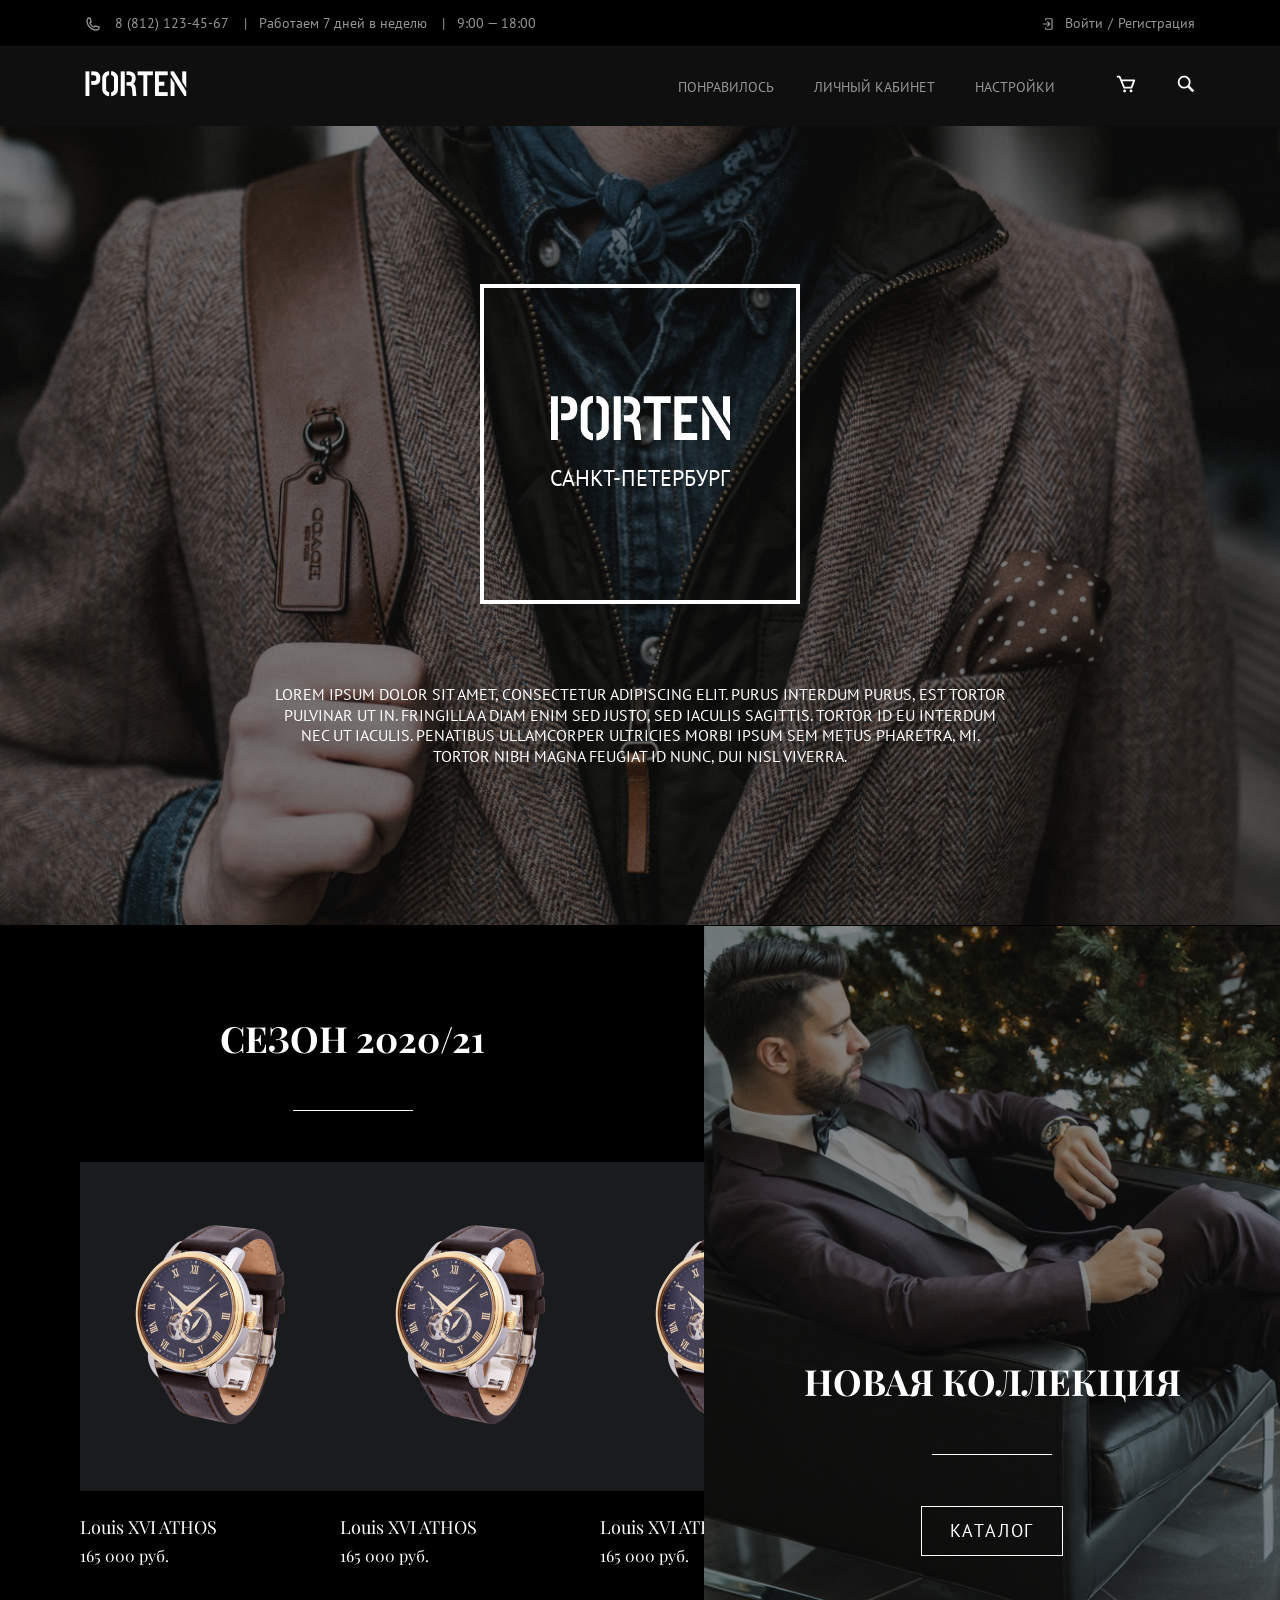
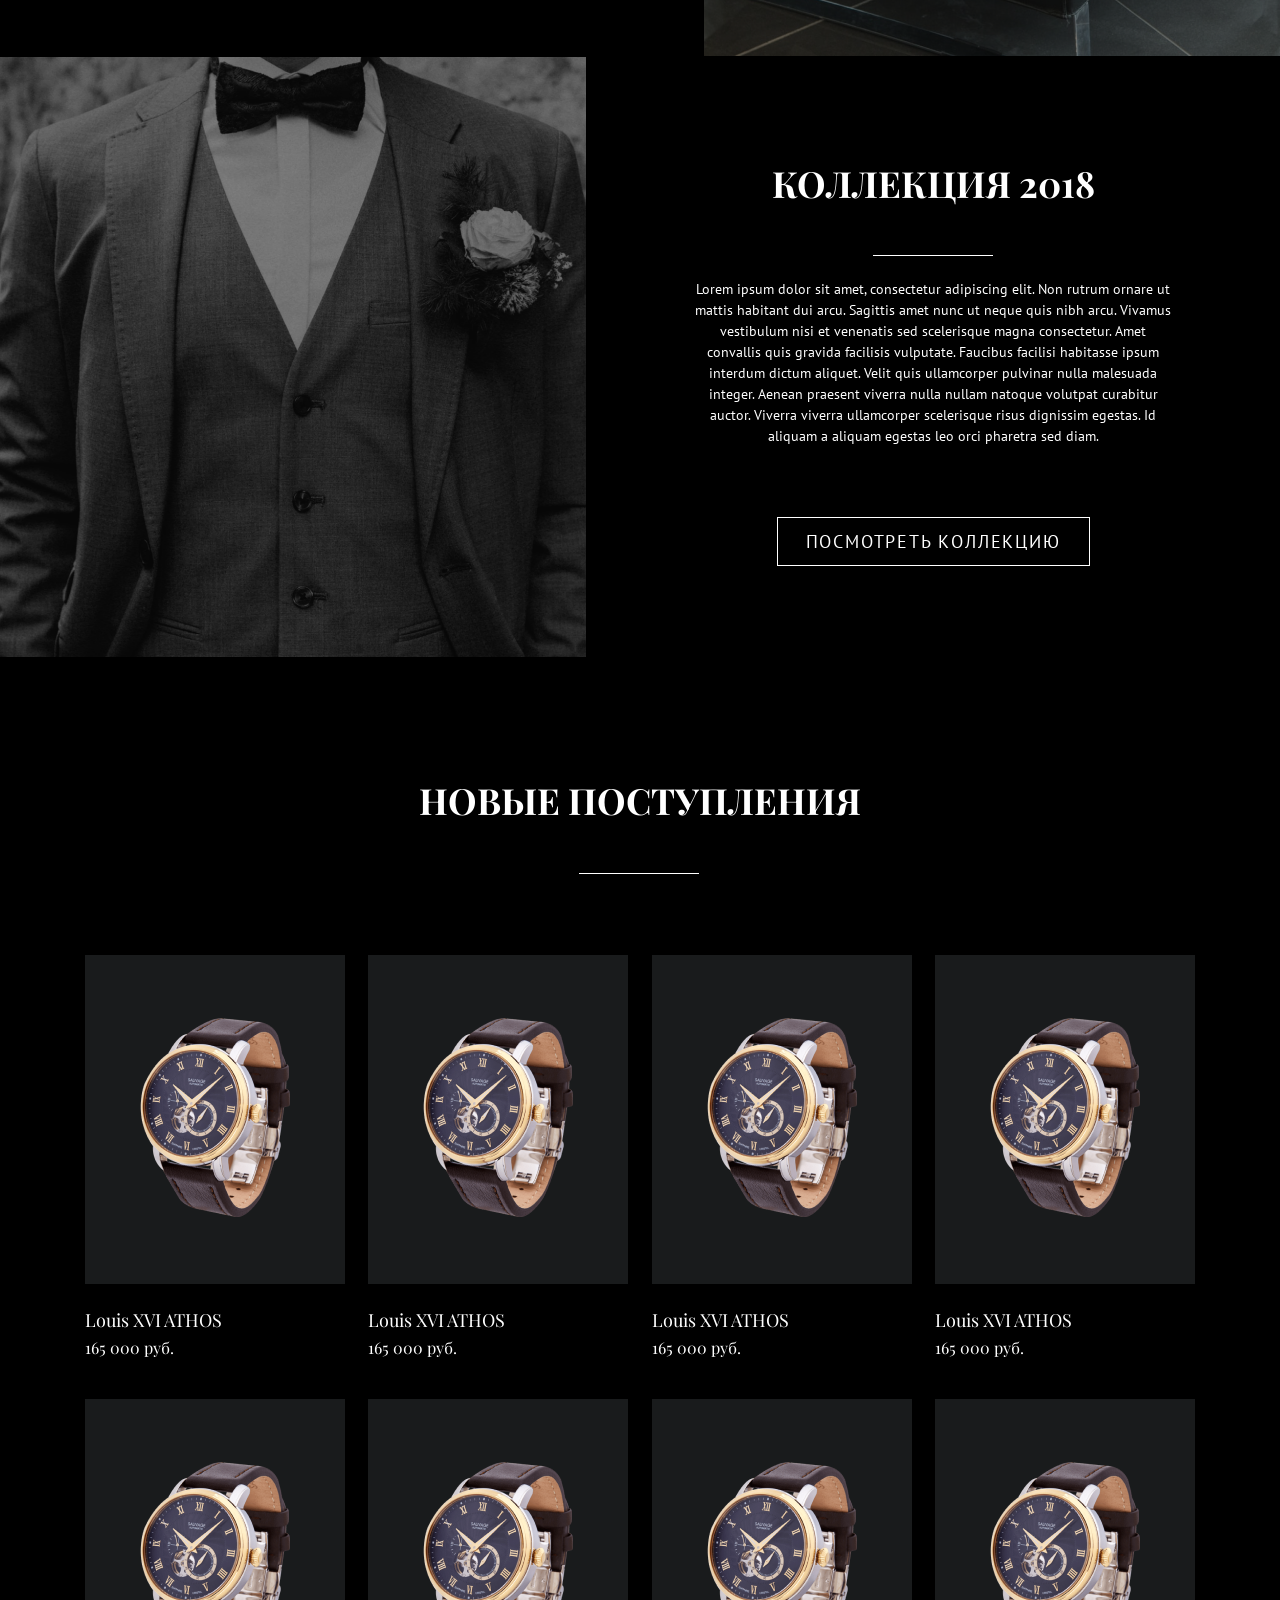
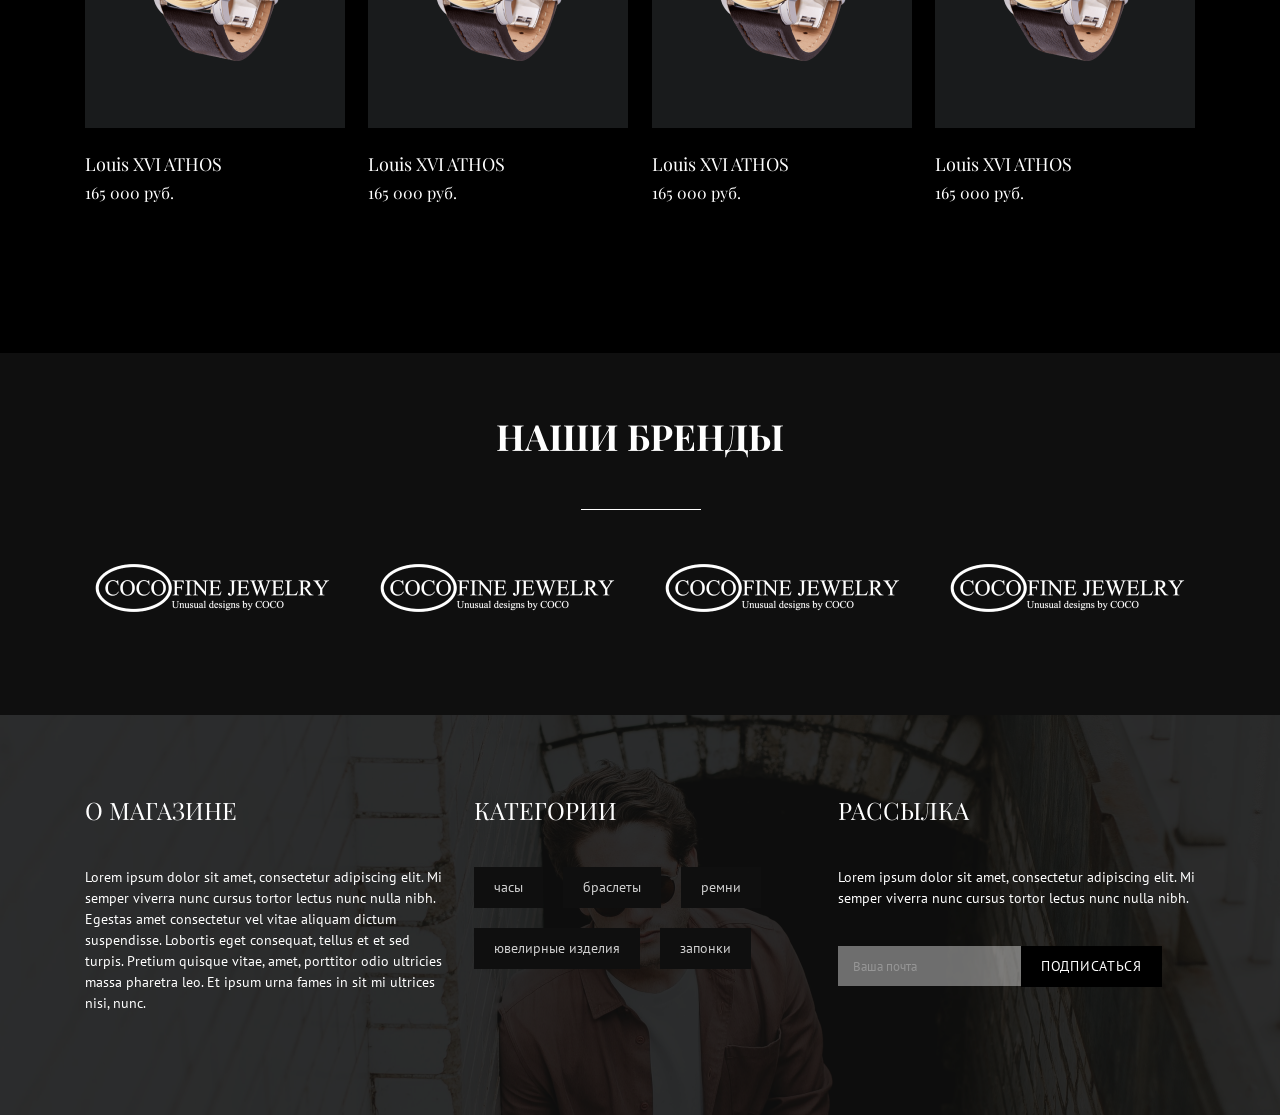
==== index.html @ 37e7d4fa "added gitignore" ====
<!doctype html>
<html lang="ru">

<head>
    <meta charset="UTF-8">
    <meta name="viewport" content="width=device-width, user-scalable=no, initial-scale=1.0, maximum-scale=1.0, minimum-scale=1.0">
    <meta http-equiv="X-UA-Compatible" content="ie=edge">
    <title>Document</title>
    <link rel="stylesheet" href="./css/style.css">
    <link href="https://fonts.googleapis.com/css2?family=PT+Sans&family=Playfair+Display:wght@400;700&display=swap" rel="stylesheet">
</head>

<body>
    <header>
        <div class="header-top">
            <div class="container">
                <div class="header-top__block">
                    <div class="top__block-left">
                        <p class="phone"><a href="#">8 (812) 123-45-67</a></p>
                        <p class="work-in-week">Работаем 7 дней в неделю</p>
                        <p class="time-work">9:00 — 18:00</p>
                    </div>
                    <div class="top__block-right">
                        <p class="login"><a href="#">Войти</a></p>
                        <p class="registration"><a href="#">Регистрация</a></p>
                    </div>
                </div>
            </div>
        </div>
        <div class="header-nav">
            <div class="container">
                <div class="header-nav__block">
                    <div class="logo">
                        <img src="./img/PORTEN-logo.png" alt="logo">
                    </div>
                    <div class="nav__block">
                        <ul>
                            <li class="hover-bg">
                                <a href="#">Понравилось</a>
                            </li>
                            <li class="hover-bg">
                                <a href="#">личный кабинет</a>
                            </li>
                            <li class="hover-bg">
                                <a href="#">настройки</a>
                            </li>
                            <li>
                                <a href="#"><img src="./img/bx-cart.svg" alt="bucket"></a>
                            </li>
                            <li>
                                <a href="#"><img src="./img/search.svg" alt="search"></a>
                            </li>
                        </ul>
                    </div>
                </div>
            </div>
        </div>
        <div class="offer">
            <div class="offer-bg">
                <div class="offer-porten">
                    <img src="./img/PORTEN-offer.png" alt="PORTEN-offer">
                    <p class="offer-porten_city">
                        санкт-петербург
                    </p>
                </div>
                <p>Lorem ipsum dolor sit amet, consectetur adipiscing elit. Purus interdum purus, est tortor <br> pulvinar ut in. Fringilla a diam enim sed justo, sed iaculis sagittis. Tortor id eu interdum <br> nec ut iaculis. Penatibus ullamcorper ultricies
                    morbi ipsum sem metus pharetra, mi. <br> Tortor nibh magna feugiat id nunc, dui nisl viverra.</p>
            </div>
        </div>
    </header>
    <main>
        <section class="season-collection">
            <div class="season-watch">
                <h2>сезон 2020/21</h2>
                <div class="new-post__watch">
                    <div class="card-watch">
                        <div class="watch">
                            <img src="./img/watch.png" alt="watch">
                        </div>
                        <h4 class="watch-name">Louis XVI ATHOS</h4>
                        <p class="watch-price">165 000 руб. </p>
                    </div>
                    <div class="card-watch">
                        <div class="watch">
                            <img src="./img/watch.png" alt="watch">
                        </div>
                        <h4 class="watch-name">Louis XVI ATHOS</h4>
                        <p class="watch-price">165 000 руб. </p>
                    </div>
                    <div class="card-watch">
                        <div class="watch">
                            <img src="./img/watch.png" alt="watch">
                        </div>
                        <h4 class="watch-name">Louis XVI ATHOS</h4>
                        <p class="watch-price">165 000 руб. </p>
                    </div>
                </div>
            </div>
            <div class="season-collection__img">
                <h2>Новая коллекция</h2>
                <a href="#">Каталог</a>
            </div>
        </section>
        <section class="collection-last">
            <div class="collection-last__img">
            </div>
            <div class="collection-last__block">
                <h2>коллекция 2018</h2>
                <p>Lorem ipsum dolor sit amet, consectetur adipiscing elit. Non rutrum ornare ut <br> mattis habitant dui arcu. Sagittis amet nunc ut neque quis nibh arcu. Vivamus <br> vestibulum nisi et venenatis sed scelerisque magna consectetur. Amet
                    <br> convallis quis gravida facilisis vulputate. Faucibus facilisi habitasse ipsum <br> interdum dictum aliquet. Velit quis ullamcorper pulvinar nulla malesuada <br> integer. Aenean praesent viverra nulla nullam natoque volutpat curabitur
                    <br> auctor. Viverra viverra ullamcorper scelerisque risus dignissim egestas. Id <br> aliquam a aliquam egestas leo orci pharetra sed diam. </p>
                <a href="#">посмотреть коллекцию</a>
            </div>
        </section>
        <section class="new-post">
            <div class="container">
                <h2>новые поступления</h2>
                <div class="new-post__watch">
                    <div class="card-watch">
                        <div class="watch">
                            <img src="./img/watch.png" alt="watch">
                        </div>
                        <h4 class="watch-name">Louis XVI ATHOS</h4>
                        <p class="watch-price">165 000 руб. </p>
                    </div>
                    <div class="card-watch">
                        <div class="watch">
                            <img src="./img/watch.png" alt="watch">
                        </div>
                        <h4 class="watch-name">Louis XVI ATHOS</h4>
                        <p class="watch-price">165 000 руб. </p>
                    </div>
                    <div class="card-watch">
                        <div class="watch">
                            <img src="./img/watch.png" alt="watch">
                        </div>
                        <h4 class="watch-name">Louis XVI ATHOS</h4>
                        <p class="watch-price">165 000 руб. </p>
                    </div>
                    <div class="card-watch">
                        <div class="watch">
                            <img src="./img/watch.png" alt="watch">
                        </div>
                        <h4 class="watch-name">Louis XVI ATHOS</h4>
                        <p class="watch-price">165 000 руб. </p>
                    </div>
                    <div class="card-watch">
                        <div class="watch">
                            <img src="./img/watch.png" alt="watch">
                        </div>
                        <h4 class="watch-name">Louis XVI ATHOS</h4>
                        <p class="watch-price">165 000 руб. </p>
                    </div>
                    <div class="card-watch">
                        <div class="watch">
                            <img src="./img/watch.png" alt="watch">
                        </div>
                        <h4 class="watch-name">Louis XVI ATHOS</h4>
                        <p class="watch-price">165 000 руб. </p>
                    </div>
                    <div class="card-watch">
                        <div class="watch">
                            <img src="./img/watch.png" alt="watch">
                        </div>
                        <h4 class="watch-name">Louis XVI ATHOS</h4>
                        <p class="watch-price">165 000 руб. </p>
                    </div>
                    <div class="card-watch">
                        <div class="watch">
                            <img src="./img/watch.png" alt="watch">
                        </div>
                        <h4 class="watch-name">Louis XVI ATHOS</h4>
                        <p class="watch-price">165 000 руб. </p>
                    </div>
                </div>
            </div>
        </section>
        <section class="our-brand">
            <div class="container">
                <div class="our-brand__block">
                    <h2>наши бренды</h2>
                    <div class="our-brand__photo">
                        <img src="./img/our-brand.png" alt="jewelry">
                        <img src="./img/our-brand.png" alt="jewelry">
                        <img src="./img/our-brand.png" alt="jewelry">
                        <img src="./img/our-brand.png" alt="jewelry">
                    </div>
                </div>
            </div>
        </section>
    </main>
    <footer>
        <div class="container">
            <div class="footer-info">
                <div class="info-shop">
                    <h2>О магазине</h2>
                    <p>Lorem ipsum dolor sit amet, consectetur adipiscing elit. Mi <br> semper viverra nunc cursus tortor lectus nunc nulla nibh. <br> Egestas amet consectetur vel vitae aliquam dictum <br> suspendisse. Lobortis eget consequat, tellus et
                        et sed
                        <br> turpis. Pretium quisque vitae, amet, porttitor odio ultricies <br> massa pharetra leo. Et ipsum urna fames in sit mi ultrices <br> nisi, nunc.</p>
                </div>
                <div class="category">
                    <h2>Категории</h2>
                    <div class="categoty-item">
                        <a href="#">часы</a>
                        <a href="#">браслеты</a>
                        <a href="#">ремни</a>
                        <a href="#">ювелирные изделия</a>
                        <a href="#">запонки</a>
                    </div>
                </div>
                <div class="mailling">
                    <h2>Рассылка</h2>
                    <p>Lorem ipsum dolor sit amet, consectetur adipiscing elit. Mi <br> semper viverra nunc cursus tortor lectus nunc nulla nibh.</p>
                    <div class="input-mail">
                        <input type="email" placeholder="Ваша почта">
                        <button>подписаться</button>
                    </div>
                </div>
            </div>
        </div>
    </footer>
</body>

</html>
---- css/style.css ----
*,
html,
body {
  margin: 0;
  padding: 0;
  text-decoration: none;
  list-style: none;
  -webkit-box-sizing: border-box;
          box-sizing: border-box;
  font-family: "Playfair Display", serif;
  font-family: "PT Sans", sans-serif;
  color: #fff;
}

.container {
  max-width: 1140px;
  width: 100%;
  margin: 0 auto;
  padding: 0 15px;
}

header {
  background: #000;
}

.header-top__block {
  display: -webkit-box;
  display: -ms-flexbox;
  display: flex;
  -webkit-box-pack: justify;
      -ms-flex-pack: justify;
          justify-content: space-between;
  -webkit-box-align: center;
      -ms-flex-align: center;
          align-items: center;
  -webkit-box-orient: horizontal;
  -webkit-box-direction: normal;
      -ms-flex-direction: row;
          flex-direction: row;
  padding: 14px 0;
}
.header-top__block p,
.header-top__block a {
  font-size: 14px;
  font-weight: 400;
  font-family: "PT Sans", sans-serif;
  color: #969696;
  line-height: 1.29;
}
.header-top__block .top__block-left {
  display: -webkit-box;
  display: -ms-flexbox;
  display: flex;
  -webkit-box-pack: center;
      -ms-flex-pack: center;
          justify-content: center;
  -webkit-box-align: center;
      -ms-flex-align: center;
          align-items: center;
  -webkit-box-orient: horizontal;
  -webkit-box-direction: normal;
      -ms-flex-direction: row;
          flex-direction: row;
}
.header-top__block .top__block-left p {
  margin-left: 30px;
  position: relative;
}
.header-top__block .top__block-left .phone::before {
  content: "";
  position: absolute;
  width: 16px;
  height: 16px;
  background: url(../img/phone.svg) no-repeat center center;
  left: -30px;
  top: 2px;
}
.header-top__block .top__block-left .work-in-week::before {
  position: absolute;
  content: "|";
  left: -15px;
}
.header-top__block .top__block-left .time-work::before {
  position: absolute;
  content: "|";
  left: -15px;
}
.header-top__block .top__block-right {
  display: -webkit-box;
  display: -ms-flexbox;
  display: flex;
  -webkit-box-pack: center;
      -ms-flex-pack: center;
          justify-content: center;
  -webkit-box-align: center;
      -ms-flex-align: center;
          align-items: center;
  -webkit-box-orient: horizontal;
  -webkit-box-direction: normal;
      -ms-flex-direction: row;
          flex-direction: row;
}
.header-top__block .top__block-right p {
  position: relative;
}
.header-top__block .top__block-right p:nth-child(2) {
  margin-left: 15px;
}
.header-top__block .top__block-right p:nth-child(2)::before {
  position: absolute;
  content: "/";
  left: -10px;
}
.header-top__block .top__block-right p:nth-child(1)::before {
  content: "";
  position: absolute;
  width: 16px;
  height: 16px;
  background: url(../img/log-in.svg) no-repeat center center;
  left: -25px;
  top: 2px;
}

.header-nav {
  background: #0F0F0F;
}

.header-nav__block {
  display: -webkit-box;
  display: -ms-flexbox;
  display: flex;
  -webkit-box-pack: justify;
      -ms-flex-pack: justify;
          justify-content: space-between;
  -webkit-box-align: center;
      -ms-flex-align: center;
          align-items: center;
  -webkit-box-orient: horizontal;
  -webkit-box-direction: normal;
      -ms-flex-direction: row;
          flex-direction: row;
  padding: 25px 0;
}
.header-nav__block .nav__block ul {
  display: -webkit-box;
  display: -ms-flexbox;
  display: flex;
  -webkit-box-pack: center;
      -ms-flex-pack: center;
          justify-content: center;
  -webkit-box-align: center;
      -ms-flex-align: center;
          align-items: center;
  -webkit-box-orient: horizontal;
  -webkit-box-direction: normal;
      -ms-flex-direction: row;
          flex-direction: row;
}
.header-nav__block .nav__block ul li a {
  font-size: 14px;
  font-weight: 400;
  font-family: "PT Sans", sans-serif;
  color: #969696;
  line-height: 1.29;
  text-transform: uppercase;
}
.header-nav__block .nav__block ul li a:hover {
  background: #1F1F1F;
}
.header-nav__block .nav__block ul li:nth-child(-n+3) > a {
  padding: 31px 20px;
}
.header-nav__block .nav__block ul li:nth-child(n+4) > a {
  margin-left: 40px;
}
.header-nav__block .nav__block ul li:nth-child(n+4) > a:hover {
  background: none;
}

.offer-bg {
  display: -webkit-box;
  display: -ms-flexbox;
  display: flex;
  -webkit-box-pack: center;
      -ms-flex-pack: center;
          justify-content: center;
  -webkit-box-align: center;
      -ms-flex-align: center;
          align-items: center;
  -webkit-box-orient: vertical;
  -webkit-box-direction: normal;
      -ms-flex-direction: column;
          flex-direction: column;
  background: url(../img/offer-photo.png) no-repeat center center;
  background-size: cover;
  padding: 158px 0;
}
.offer-bg .offer-porten {
  border: 4px solid #fff;
  width: 320px;
  height: 320px;
  margin-bottom: 80px;
  display: -webkit-box;
  display: -ms-flexbox;
  display: flex;
  -webkit-box-pack: center;
      -ms-flex-pack: center;
          justify-content: center;
  -webkit-box-align: center;
      -ms-flex-align: center;
          align-items: center;
  -webkit-box-orient: vertical;
  -webkit-box-direction: normal;
      -ms-flex-direction: column;
          flex-direction: column;
}
.offer-bg .offer-porten p {
  font-size: 22px;
  font-weight: 400;
  font-family: "PT Sans", sans-serif;
  color: #fff;
  line-height: 1.29;
}
.offer-bg .offer-porten img {
  margin-bottom: 23px;
}
.offer-bg p {
  font-size: 16px;
  font-weight: 400;
  font-family: "PT Sans", sans-serif;
  color: #fff;
  line-height: 1.29;
  text-transform: uppercase;
  text-align: center;
}

.season-collection {
  background: #000;
  display: -webkit-box;
  display: -ms-flexbox;
  display: flex;
  -webkit-box-pack: justify;
      -ms-flex-pack: justify;
          justify-content: space-between;
  -webkit-box-align: center;
      -ms-flex-align: center;
          align-items: center;
  -webkit-box-orient: horizontal;
  -webkit-box-direction: normal;
      -ms-flex-direction: row;
          flex-direction: row;
  -ms-flex-wrap: wrap;
      flex-wrap: wrap;
}
.season-collection .season-watch {
  width: 55%;
  padding: 90px 80px;
  text-align: center;
}
.season-collection .season-watch h2 {
  font-size: 36px;
  font-family: "Playfair Display", serif;
  color: #fff;
  line-height: 1.33;
  font-weight: 700;
  text-transform: uppercase;
  position: relative;
  display: inline-block;
  margin-bottom: 100px;
}
.season-collection .season-watch h2::after {
  content: "";
  position: absolute;
  width: 120px;
  height: 1px;
  background: #fff;
  bottom: -49px;
  left: 73px;
}
.season-collection .season-watch .new-post__watch {
  display: -webkit-box;
  display: -ms-flexbox;
  display: flex;
  -webkit-box-pack: justify;
      -ms-flex-pack: justify;
          justify-content: space-between;
  -webkit-box-align: center;
      -ms-flex-align: center;
          align-items: center;
  -webkit-box-orient: horizontal;
  -webkit-box-direction: normal;
      -ms-flex-direction: row;
          flex-direction: row;
}
.season-collection .season-watch .new-post__watch .card-watch .watch {
  padding: 55px 22px 56px 23px;
  background: #191B1C;
  margin-bottom: 25px;
}
.season-collection .season-watch .new-post__watch .card-watch h4 {
  font-size: 18px;
  font-family: "Playfair Display", serif;
  color: #fff;
  line-height: 1.33;
  font-weight: 400;
  margin-bottom: 5px;
  text-align: left;
}
.season-collection .season-watch .new-post__watch .card-watch p {
  font-size: 16px;
  font-family: "Playfair Display", serif;
  color: #fff;
  line-height: 1.33;
  font-weight: 400;
  margin-bottom: 0;
  text-align: left;
}
.season-collection .season-collection__img {
  width: 45%;
  height: 730px;
  background: url(../img/new-collection.png) no-repeat left top;
  background-size: cover;
  display: -webkit-box;
  display: -ms-flexbox;
  display: flex;
  -webkit-box-pack: end;
      -ms-flex-pack: end;
          justify-content: flex-end;
  -webkit-box-align: center;
      -ms-flex-align: center;
          align-items: center;
  -webkit-box-orient: vertical;
  -webkit-box-direction: normal;
      -ms-flex-direction: column;
          flex-direction: column;
}
.season-collection .season-collection__img h2 {
  font-size: 36px;
  font-family: "Playfair Display", serif;
  color: #fff;
  line-height: 1.33;
  font-weight: 700;
  text-transform: uppercase;
  position: relative;
  display: inline-block;
  margin-bottom: 100px;
}
.season-collection .season-collection__img h2::after {
  content: "";
  position: absolute;
  width: 120px;
  height: 1px;
  background: #fff;
  bottom: -49px;
  left: 128px;
}
.season-collection .season-collection__img a {
  font-size: 18px;
  font-weight: 400;
  font-family: "PT Sans", sans-serif;
  color: #fff;
  line-height: 1.29;
  padding: 12px 28px;
  text-transform: uppercase;
  border: 1px solid white;
  letter-spacing: 0.1em;
  margin-bottom: 100px;
}

.collection-last {
  background: #000;
  display: -webkit-box;
  display: -ms-flexbox;
  display: flex;
  -webkit-box-pack: justify;
      -ms-flex-pack: justify;
          justify-content: space-between;
  -webkit-box-align: center;
      -ms-flex-align: center;
          align-items: center;
  -webkit-box-orient: horizontal;
  -webkit-box-direction: normal;
      -ms-flex-direction: row;
          flex-direction: row;
  -ms-flex-wrap: wrap;
      flex-wrap: wrap;
}
.collection-last .collection-last__img {
  width: 45.8%;
  height: 600px;
  background: url(../img/collection-2018.png) no-repeat center top;
  background-size: cover;
}
.collection-last .collection-last__block {
  width: 54.2%;
  padding: 90px 0;
  text-align: center;
}
.collection-last .collection-last__block h2 {
  font-size: 36px;
  font-family: "Playfair Display", serif;
  color: #fff;
  line-height: 1.33;
  font-weight: 700;
  text-transform: uppercase;
  position: relative;
  display: inline-block;
  margin-bottom: 72px;
}
.collection-last .collection-last__block h2::after {
  content: "";
  position: absolute;
  width: 120px;
  height: 1px;
  background: #fff;
  bottom: -49px;
  left: 101px;
}
.collection-last .collection-last__block p {
  font-size: 14px;
  font-weight: 400;
  font-family: "PT Sans", sans-serif;
  color: #fff;
  line-height: 1.29;
  text-align: center;
  line-height: 1.5;
  margin-bottom: 83px;
}
.collection-last .collection-last__block a {
  font-size: 18px;
  font-weight: 400;
  font-family: "PT Sans", sans-serif;
  color: #fff;
  line-height: 1.29;
  padding: 12px 28px;
  text-transform: uppercase;
  border: 1px solid white;
  letter-spacing: 0.1em;
}

.new-post {
  background: #000;
  text-align: center;
  padding-top: 120px;
  padding-bottom: 110px;
}
.new-post h2 {
  font-size: 36px;
  font-family: "Playfair Display", serif;
  color: #fff;
  line-height: 1.33;
  font-weight: 700;
  text-transform: uppercase;
  position: relative;
  display: inline-block;
  margin-bottom: 130px;
}
.new-post h2::after {
  content: "";
  position: absolute;
  width: 120px;
  height: 1px;
  background: #fff;
  bottom: -49px;
  left: 160px;
}
.new-post .new-post__watch {
  display: -webkit-box;
  display: -ms-flexbox;
  display: flex;
  -webkit-box-pack: justify;
      -ms-flex-pack: justify;
          justify-content: space-between;
  -webkit-box-align: center;
      -ms-flex-align: center;
          align-items: center;
  -webkit-box-orient: horizontal;
  -webkit-box-direction: normal;
      -ms-flex-direction: row;
          flex-direction: row;
  -ms-flex-wrap: wrap;
      flex-wrap: wrap;
}
.new-post .new-post__watch .card-watch {
  margin-bottom: 40px;
}
.new-post .new-post__watch .card-watch .watch {
  padding: 55px 22px 56px 23px;
  background: #191B1C;
  margin-bottom: 25px;
}
.new-post .new-post__watch .card-watch h4 {
  font-size: 18px;
  font-family: "Playfair Display", serif;
  color: #fff;
  line-height: 1.33;
  font-weight: 400;
  margin-bottom: 5px;
  text-align: left;
}
.new-post .new-post__watch .card-watch p {
  font-size: 16px;
  font-family: "Playfair Display", serif;
  color: #fff;
  line-height: 1.33;
  font-weight: 400;
  margin-bottom: 0;
  text-align: left;
}

.our-brand {
  background: #0F0F0F;
}
.our-brand .our-brand__block {
  text-align: center;
  padding-top: 60px;
  padding-bottom: 80px;
}
.our-brand .our-brand__block h2 {
  font-size: 36px;
  font-family: "Playfair Display", serif;
  color: #fff;
  line-height: 1.33;
  font-weight: 700;
  text-transform: uppercase;
  position: relative;
  display: inline-block;
  margin-bottom: 80px;
}
.our-brand .our-brand__block h2::after {
  content: "";
  position: absolute;
  width: 120px;
  height: 1px;
  background: #fff;
  bottom: -49px;
  left: 84.5px;
}
.our-brand .our-brand__block .our-brand__photo {
  display: -webkit-box;
  display: -ms-flexbox;
  display: flex;
  -webkit-box-pack: justify;
      -ms-flex-pack: justify;
          justify-content: space-between;
  -webkit-box-align: center;
      -ms-flex-align: center;
          align-items: center;
  -webkit-box-orient: horizontal;
  -webkit-box-direction: normal;
      -ms-flex-direction: row;
          flex-direction: row;
  -ms-flex-wrap: wrap;
      flex-wrap: wrap;
}

footer {
  width: 100%;
  background: url(../img/footer-img.png) no-repeat center center;
  background-size: cover;
}
footer .footer-info {
  padding: 80px 0 101px;
  display: -webkit-box;
  display: -ms-flexbox;
  display: flex;
  -webkit-box-pack: justify;
      -ms-flex-pack: justify;
          justify-content: space-between;
  -webkit-box-align: start;
      -ms-flex-align: start;
          align-items: start;
  -webkit-box-orient: horizontal;
  -webkit-box-direction: normal;
      -ms-flex-direction: row;
          flex-direction: row;
}
footer .footer-info .info-shop h2 {
  font-size: 24px;
  font-family: "Playfair Display", serif;
  color: #fff;
  line-height: 1.33;
  font-weight: 400;
  margin-bottom: 40px;
  text-transform: uppercase;
  font-weight: 400;
}
footer .footer-info .info-shop p {
  font-size: 14px;
  font-weight: 400;
  font-family: "PT Sans", sans-serif;
  color: #fff;
  line-height: 1.29;
  text-align: left;
  line-height: 1.5;
}
footer .footer-info .category {
  -ms-flex-preferred-size: 332px;
      flex-basis: 332px;
}
footer .footer-info .category h2 {
  font-size: 24px;
  font-family: "Playfair Display", serif;
  color: #fff;
  line-height: 1.33;
  font-weight: 400;
  margin-bottom: 40px;
  text-transform: uppercase;
  font-weight: 400;
}
footer .footer-info .category .categoty-item {
  display: -webkit-box;
  display: -ms-flexbox;
  display: flex;
  -ms-flex-wrap: wrap;
      flex-wrap: wrap;
}
footer .footer-info .category .categoty-item a {
  font-size: 14px;
  font-weight: 400;
  font-family: "PT Sans", sans-serif;
  color: #D0D0D0;
  line-height: 1.29;
  line-height: 1.5;
  padding: 10px 20px;
  background: #0F0F0F;
  margin-right: 20px;
  margin-bottom: 20px;
}
footer .footer-info .mailling h2 {
  font-size: 24px;
  font-family: "Playfair Display", serif;
  color: #fff;
  line-height: 1.33;
  font-weight: 400;
  margin-bottom: 40px;
  text-transform: uppercase;
  font-weight: 400;
}
footer .footer-info .mailling p {
  font-size: 14px;
  font-weight: 400;
  font-family: "PT Sans", sans-serif;
  color: #fff;
  line-height: 1.29;
  text-align: left;
  line-height: 1.5;
  margin-bottom: 37px;
}
footer .footer-info .mailling .input-mail input {
  background: rgba(255, 255, 255, 0.4);
  border: none;
  padding: 11px 15px;
}
footer .footer-info .mailling .input-mail input::-webkit-input-placeholder {
  color: #969696;
}
footer .footer-info .mailling .input-mail input::-moz-placeholder {
  color: #969696;
}
footer .footer-info .mailling .input-mail input:-ms-input-placeholder {
  color: #969696;
}
footer .footer-info .mailling .input-mail input::-ms-input-placeholder {
  color: #969696;
}
footer .footer-info .mailling .input-mail input::placeholder {
  color: #969696;
}
footer .footer-info .mailling .input-mail input:active {
  border: none;
}
footer .footer-info .mailling .input-mail button {
  font-size: 14px;
  font-weight: 400;
  font-family: "PT Sans", sans-serif;
  color: #fff;
  line-height: 1.29;
  padding: 10px 20px;
  text-transform: uppercase;
  line-height: 1.5;
  background: #000;
  border: none;
  letter-spacing: 0.05em;
  margin-left: -4px;
  cursor: pointer;
}
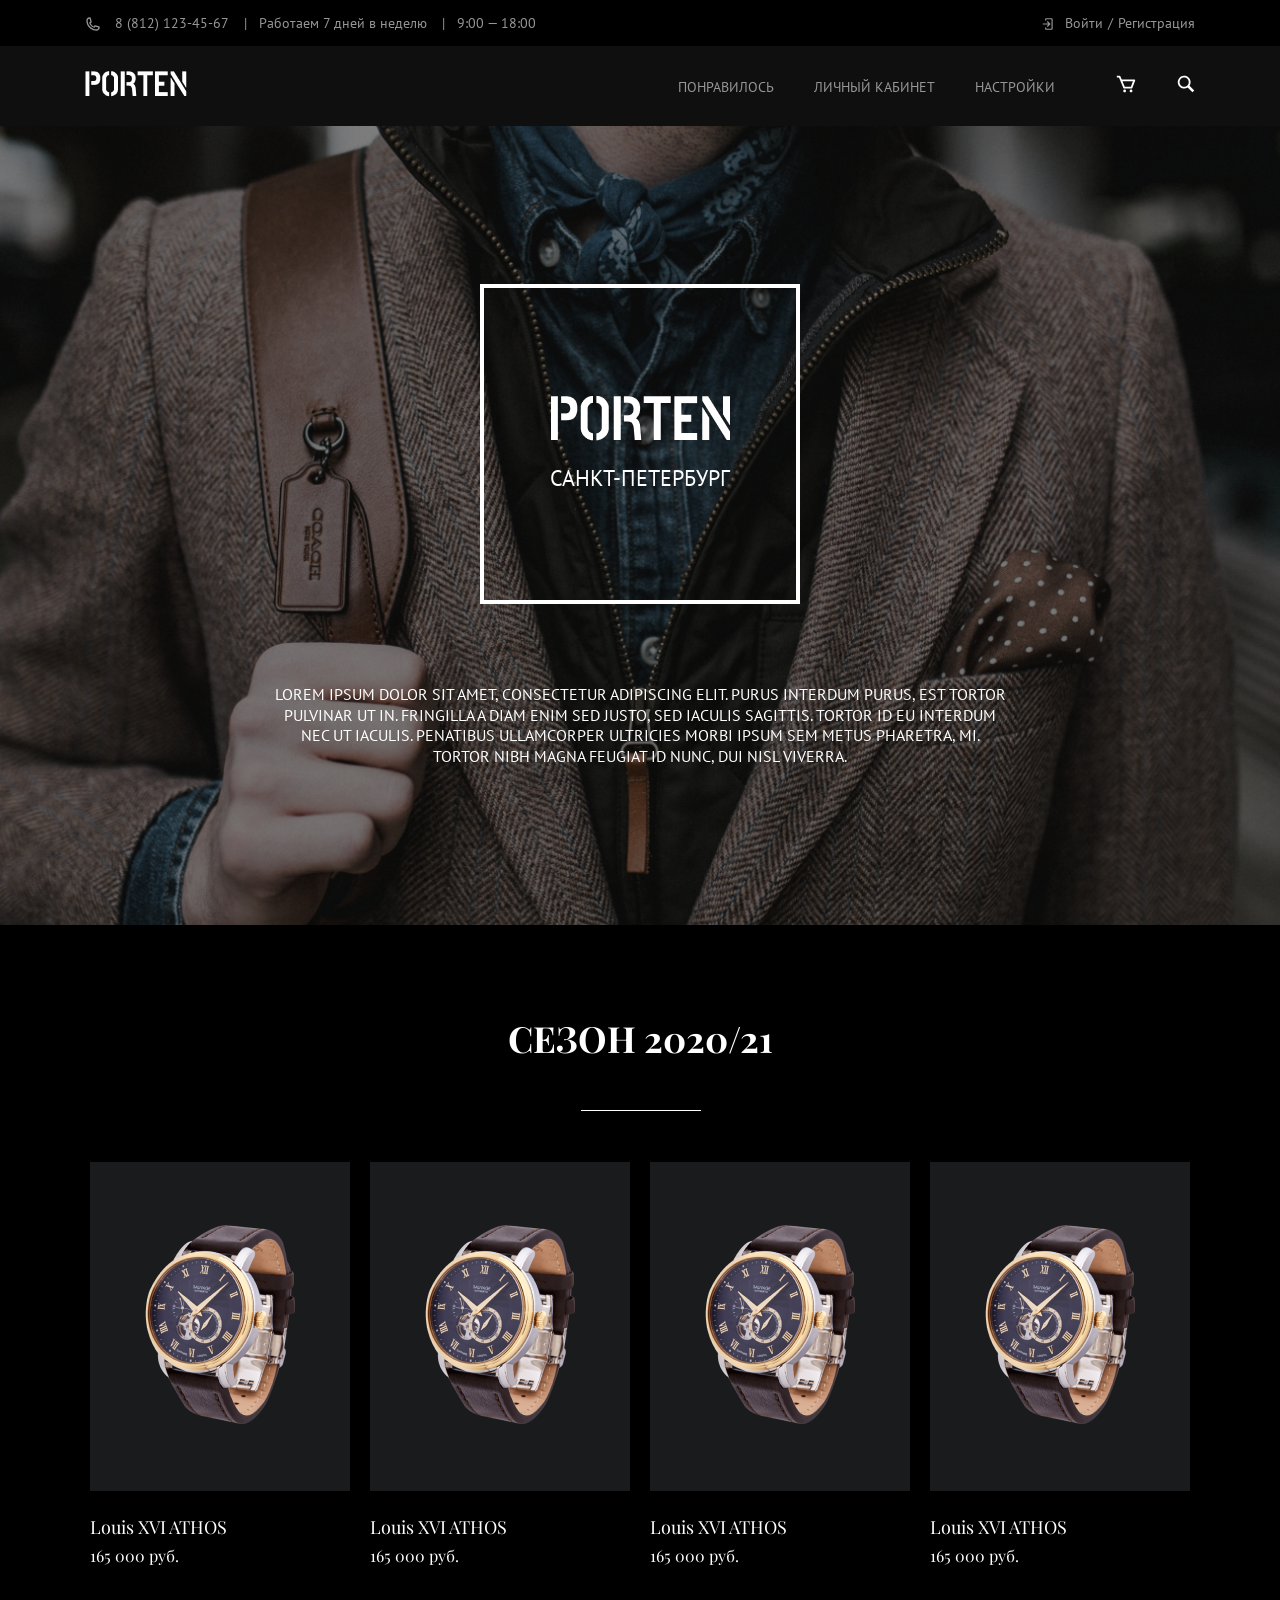
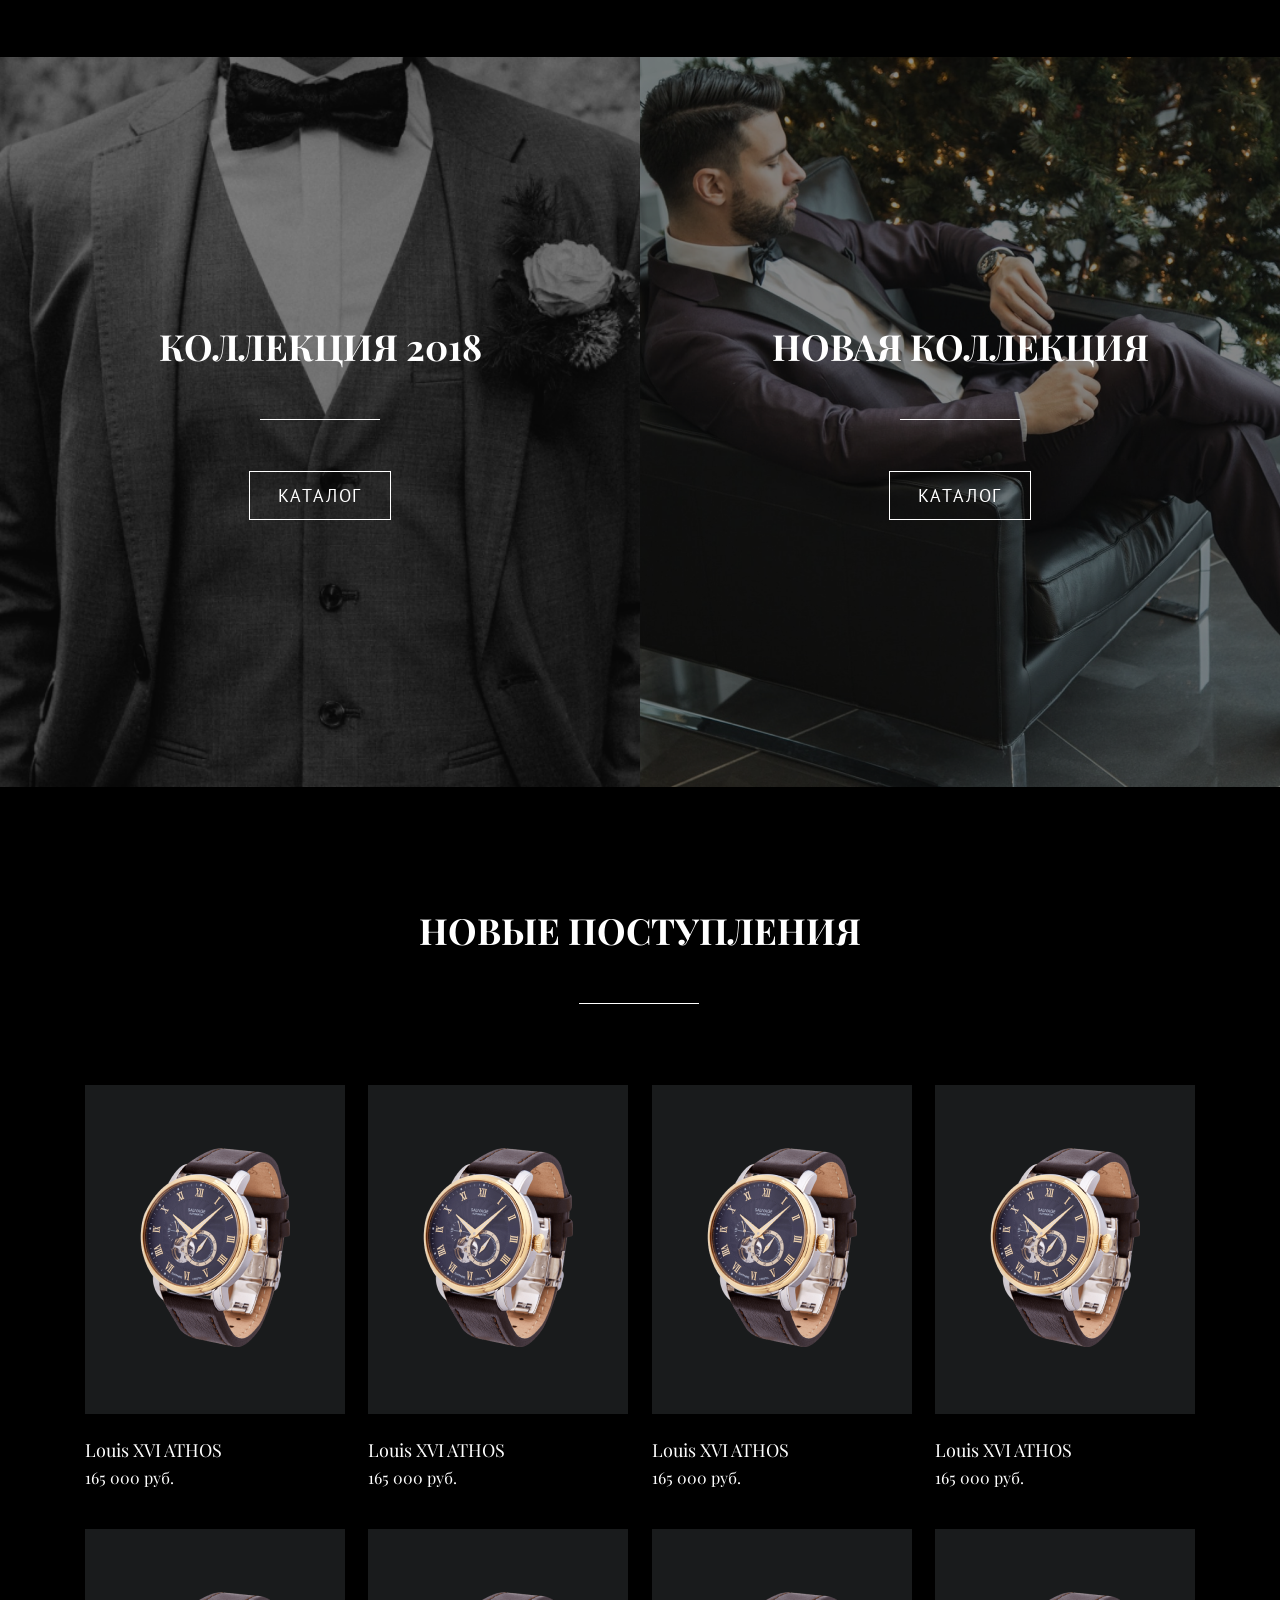
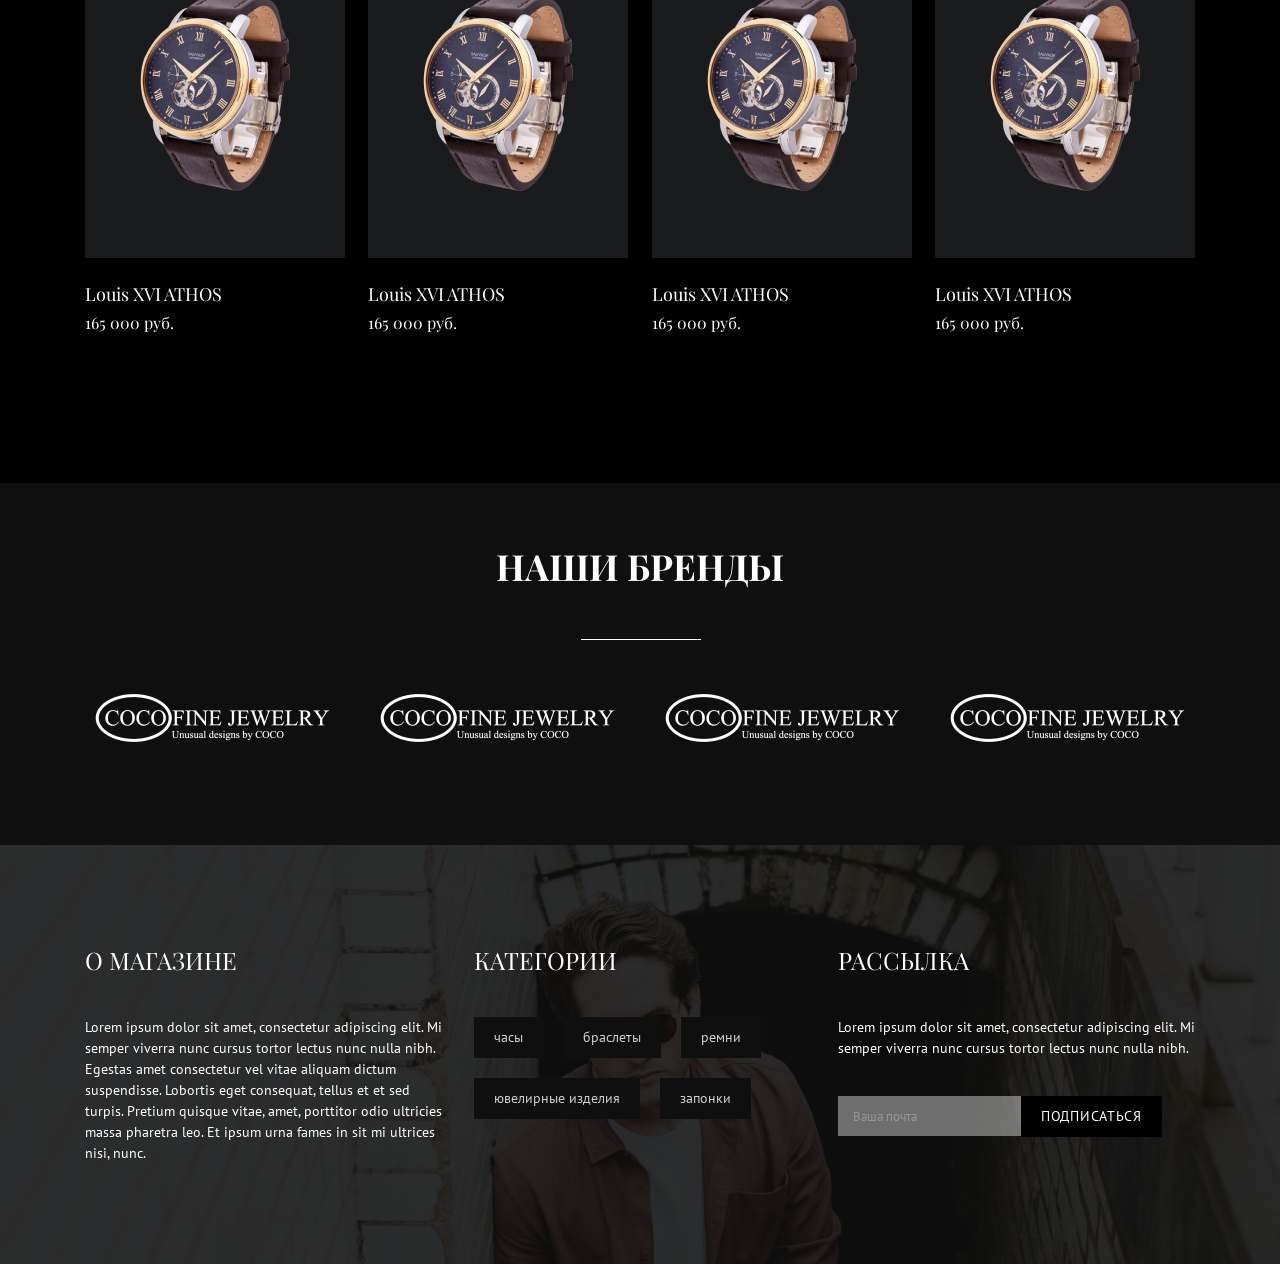
==== commit 5ec5df56: "change apply" ====
--- a/index.html
+++ b/index.html
@@ -5,7 +5,7 @@
     <meta charset="UTF-8">
     <meta name="viewport" content="width=device-width, user-scalable=no, initial-scale=1.0, maximum-scale=1.0, minimum-scale=1.0">
     <meta http-equiv="X-UA-Compatible" content="ie=edge">
-    <title>Document</title>
+    <title>Porten</title>
     <link rel="stylesheet" href="./css/style.css">
     <link href="https://fonts.googleapis.com/css2?family=PT+Sans&family=Playfair+Display:wght@400;700&display=swap" rel="stylesheet">
 </head>
@@ -94,22 +94,24 @@
                         <h4 class="watch-name">Louis XVI ATHOS</h4>
                         <p class="watch-price">165 000 руб. </p>
                     </div>
-                </div>
-            </div>
-            <div class="season-collection__img">
+                    <div class="card-watch">
+                        <div class="watch">
+                            <img src="./img/watch.png" alt="watch">
+                        </div>
+                        <h4 class="watch-name">Louis XVI ATHOS</h4>
+                        <p class="watch-price">165 000 руб. </p>
+                    </div>
+                </div>
+            </div>
+        </section>
+        <section class="collection-photo">
+            <div class="collection-left__img">
+                <h2>Коллекция 2018</h2>
+                <a href="#">Каталог</a>
+            </div>
+            <div class="collection-right__img">
                 <h2>Новая коллекция</h2>
                 <a href="#">Каталог</a>
-            </div>
-        </section>
-        <section class="collection-last">
-            <div class="collection-last__img">
-            </div>
-            <div class="collection-last__block">
-                <h2>коллекция 2018</h2>
-                <p>Lorem ipsum dolor sit amet, consectetur adipiscing elit. Non rutrum ornare ut <br> mattis habitant dui arcu. Sagittis amet nunc ut neque quis nibh arcu. Vivamus <br> vestibulum nisi et venenatis sed scelerisque magna consectetur. Amet
-                    <br> convallis quis gravida facilisis vulputate. Faucibus facilisi habitasse ipsum <br> interdum dictum aliquet. Velit quis ullamcorper pulvinar nulla malesuada <br> integer. Aenean praesent viverra nulla nullam natoque volutpat curabitur
-                    <br> auctor. Viverra viverra ullamcorper scelerisque risus dignissim egestas. Id <br> aliquam a aliquam egestas leo orci pharetra sed diam. </p>
-                <a href="#">посмотреть коллекцию</a>
             </div>
         </section>
         <section class="new-post">
--- a/css/style.css
+++ b/css/style.css
@@ -251,9 +251,10 @@
           flex-direction: row;
   -ms-flex-wrap: wrap;
       flex-wrap: wrap;
+  overflow: hidden;
 }
 .season-collection .season-watch {
-  width: 55%;
+  width: 100%;
   padding: 90px 80px;
   text-align: center;
 }
@@ -281,9 +282,8 @@
   display: -webkit-box;
   display: -ms-flexbox;
   display: flex;
-  -webkit-box-pack: justify;
-      -ms-flex-pack: justify;
-          justify-content: space-between;
+  -ms-flex-pack: distribute;
+      justify-content: space-around;
   -webkit-box-align: center;
       -ms-flex-align: center;
           align-items: center;
@@ -315,17 +315,86 @@
   margin-bottom: 0;
   text-align: left;
 }
-.season-collection .season-collection__img {
-  width: 45%;
+
+.collection-photo {
+  background: #000;
+  display: -webkit-box;
+  display: -ms-flexbox;
+  display: flex;
+  -webkit-box-pack: justify;
+      -ms-flex-pack: justify;
+          justify-content: space-between;
+  -webkit-box-align: center;
+      -ms-flex-align: center;
+          align-items: center;
+  -webkit-box-orient: horizontal;
+  -webkit-box-direction: normal;
+      -ms-flex-direction: row;
+          flex-direction: row;
+  -ms-flex-wrap: wrap;
+      flex-wrap: wrap;
+}
+.collection-photo .collection-left__img {
+  width: 50%;
+  height: 730px;
+  background: url(../img/collection-2018.png) no-repeat center top;
+  background-size: cover;
+  display: -webkit-box;
+  display: -ms-flexbox;
+  display: flex;
+  -webkit-box-pack: center;
+      -ms-flex-pack: center;
+          justify-content: center;
+  -webkit-box-align: center;
+      -ms-flex-align: center;
+          align-items: center;
+  -webkit-box-orient: vertical;
+  -webkit-box-direction: normal;
+      -ms-flex-direction: column;
+          flex-direction: column;
+}
+.collection-photo .collection-left__img h2 {
+  font-size: 36px;
+  font-family: "Playfair Display", serif;
+  color: #fff;
+  line-height: 1.33;
+  font-weight: 700;
+  text-transform: uppercase;
+  position: relative;
+  display: inline-block;
+  margin-bottom: 100px;
+}
+.collection-photo .collection-left__img h2::after {
+  content: "";
+  position: absolute;
+  width: 120px;
+  height: 1px;
+  background: #fff;
+  bottom: -49px;
+  left: 101px;
+}
+.collection-photo .collection-left__img a {
+  font-size: 18px;
+  font-weight: 400;
+  font-family: "PT Sans", sans-serif;
+  color: #fff;
+  line-height: 1.29;
+  padding: 12px 28px;
+  text-transform: uppercase;
+  border: 1px solid white;
+  letter-spacing: 0.1em;
+}
+.collection-photo .collection-right__img {
+  width: 50%;
   height: 730px;
   background: url(../img/new-collection.png) no-repeat left top;
   background-size: cover;
   display: -webkit-box;
   display: -ms-flexbox;
   display: flex;
-  -webkit-box-pack: end;
-      -ms-flex-pack: end;
-          justify-content: flex-end;
+  -webkit-box-pack: center;
+      -ms-flex-pack: center;
+          justify-content: center;
   -webkit-box-align: center;
       -ms-flex-align: center;
           align-items: center;
@@ -334,7 +403,7 @@
       -ms-flex-direction: column;
           flex-direction: column;
 }
-.season-collection .season-collection__img h2 {
+.collection-photo .collection-right__img h2 {
   font-size: 36px;
   font-family: "Playfair Display", serif;
   color: #fff;
@@ -345,7 +414,7 @@
   display: inline-block;
   margin-bottom: 100px;
 }
-.season-collection .season-collection__img h2::after {
+.collection-photo .collection-right__img h2::after {
   content: "";
   position: absolute;
   width: 120px;
@@ -354,79 +423,7 @@
   bottom: -49px;
   left: 128px;
 }
-.season-collection .season-collection__img a {
-  font-size: 18px;
-  font-weight: 400;
-  font-family: "PT Sans", sans-serif;
-  color: #fff;
-  line-height: 1.29;
-  padding: 12px 28px;
-  text-transform: uppercase;
-  border: 1px solid white;
-  letter-spacing: 0.1em;
-  margin-bottom: 100px;
-}
-
-.collection-last {
-  background: #000;
-  display: -webkit-box;
-  display: -ms-flexbox;
-  display: flex;
-  -webkit-box-pack: justify;
-      -ms-flex-pack: justify;
-          justify-content: space-between;
-  -webkit-box-align: center;
-      -ms-flex-align: center;
-          align-items: center;
-  -webkit-box-orient: horizontal;
-  -webkit-box-direction: normal;
-      -ms-flex-direction: row;
-          flex-direction: row;
-  -ms-flex-wrap: wrap;
-      flex-wrap: wrap;
-}
-.collection-last .collection-last__img {
-  width: 45.8%;
-  height: 600px;
-  background: url(../img/collection-2018.png) no-repeat center top;
-  background-size: cover;
-}
-.collection-last .collection-last__block {
-  width: 54.2%;
-  padding: 90px 0;
-  text-align: center;
-}
-.collection-last .collection-last__block h2 {
-  font-size: 36px;
-  font-family: "Playfair Display", serif;
-  color: #fff;
-  line-height: 1.33;
-  font-weight: 700;
-  text-transform: uppercase;
-  position: relative;
-  display: inline-block;
-  margin-bottom: 72px;
-}
-.collection-last .collection-last__block h2::after {
-  content: "";
-  position: absolute;
-  width: 120px;
-  height: 1px;
-  background: #fff;
-  bottom: -49px;
-  left: 101px;
-}
-.collection-last .collection-last__block p {
-  font-size: 14px;
-  font-weight: 400;
-  font-family: "PT Sans", sans-serif;
-  color: #fff;
-  line-height: 1.29;
-  text-align: center;
-  line-height: 1.5;
-  margin-bottom: 83px;
-}
-.collection-last .collection-last__block a {
+.collection-photo .collection-right__img a {
   font-size: 18px;
   font-weight: 400;
   font-family: "PT Sans", sans-serif;
@@ -560,7 +557,7 @@
   background-size: cover;
 }
 footer .footer-info {
-  padding: 80px 0 101px;
+  padding: 100px 0 100px;
   display: -webkit-box;
   display: -ms-flexbox;
   display: flex;
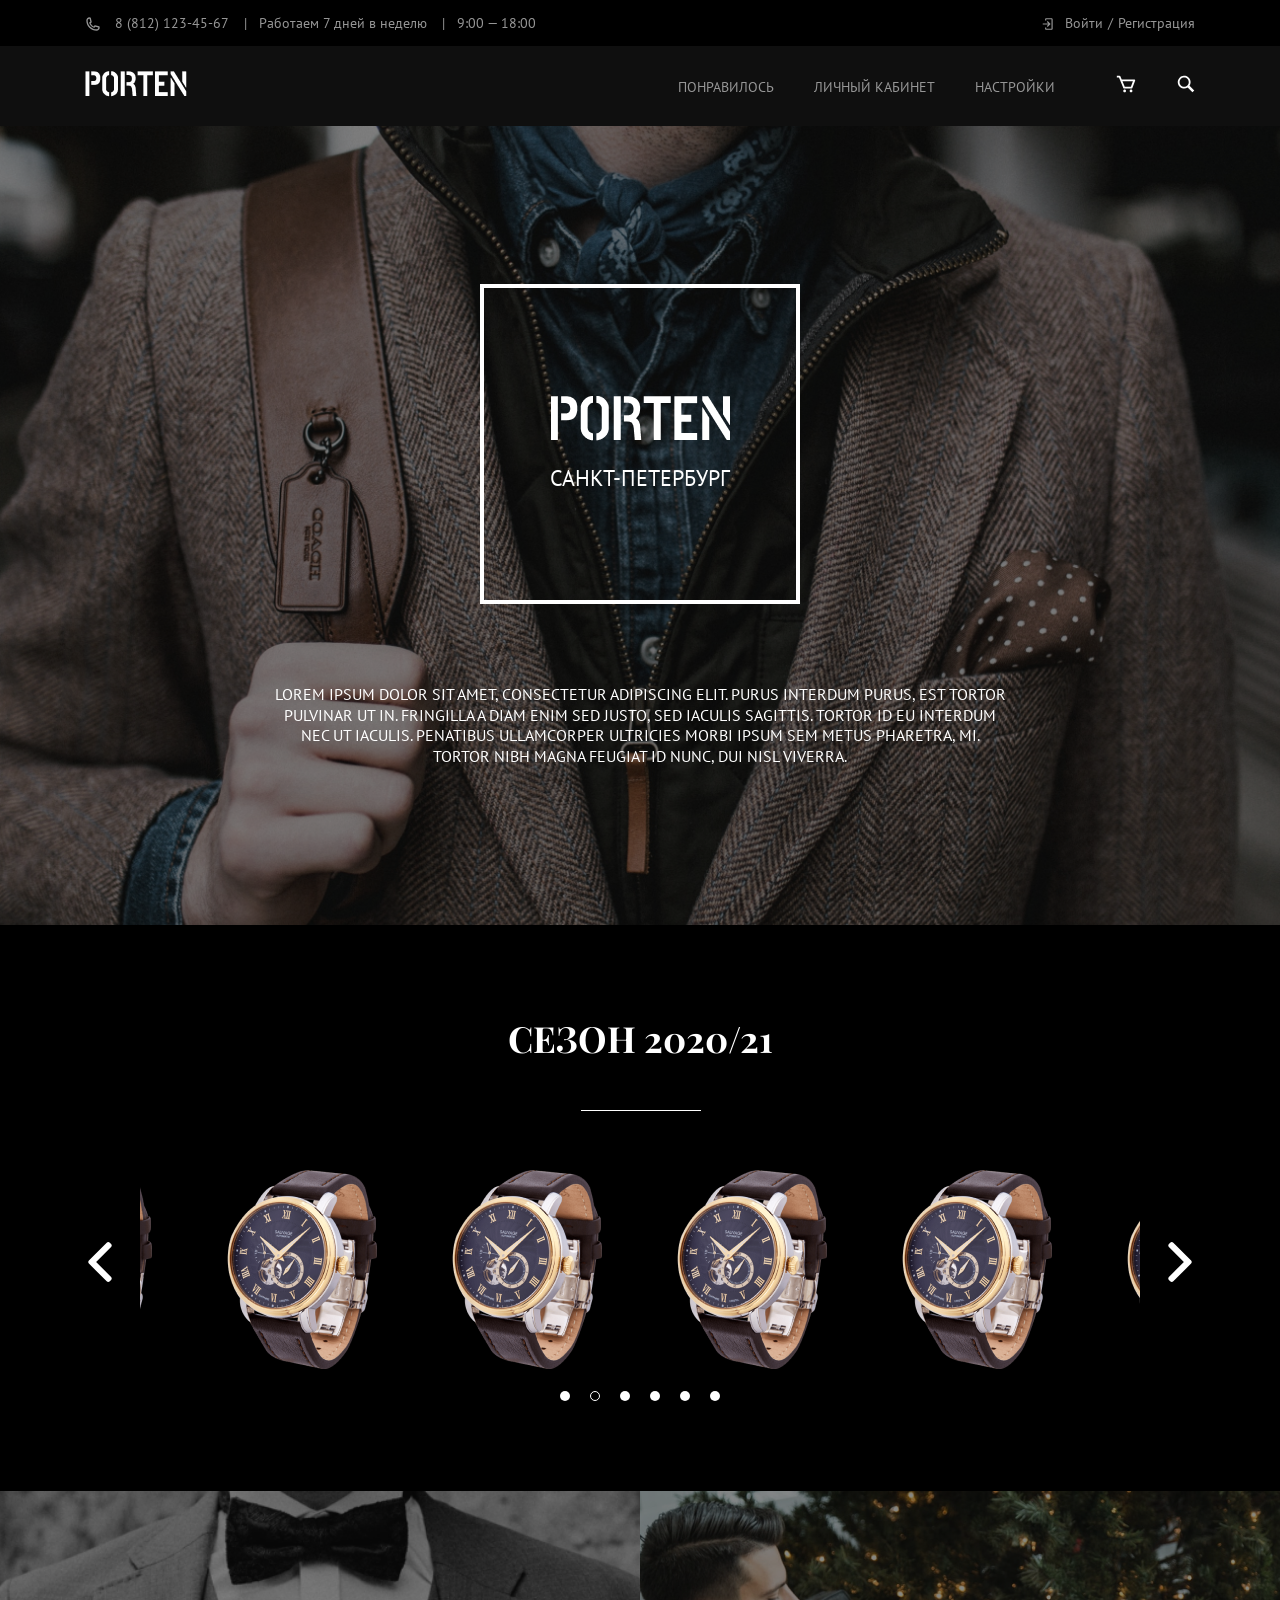
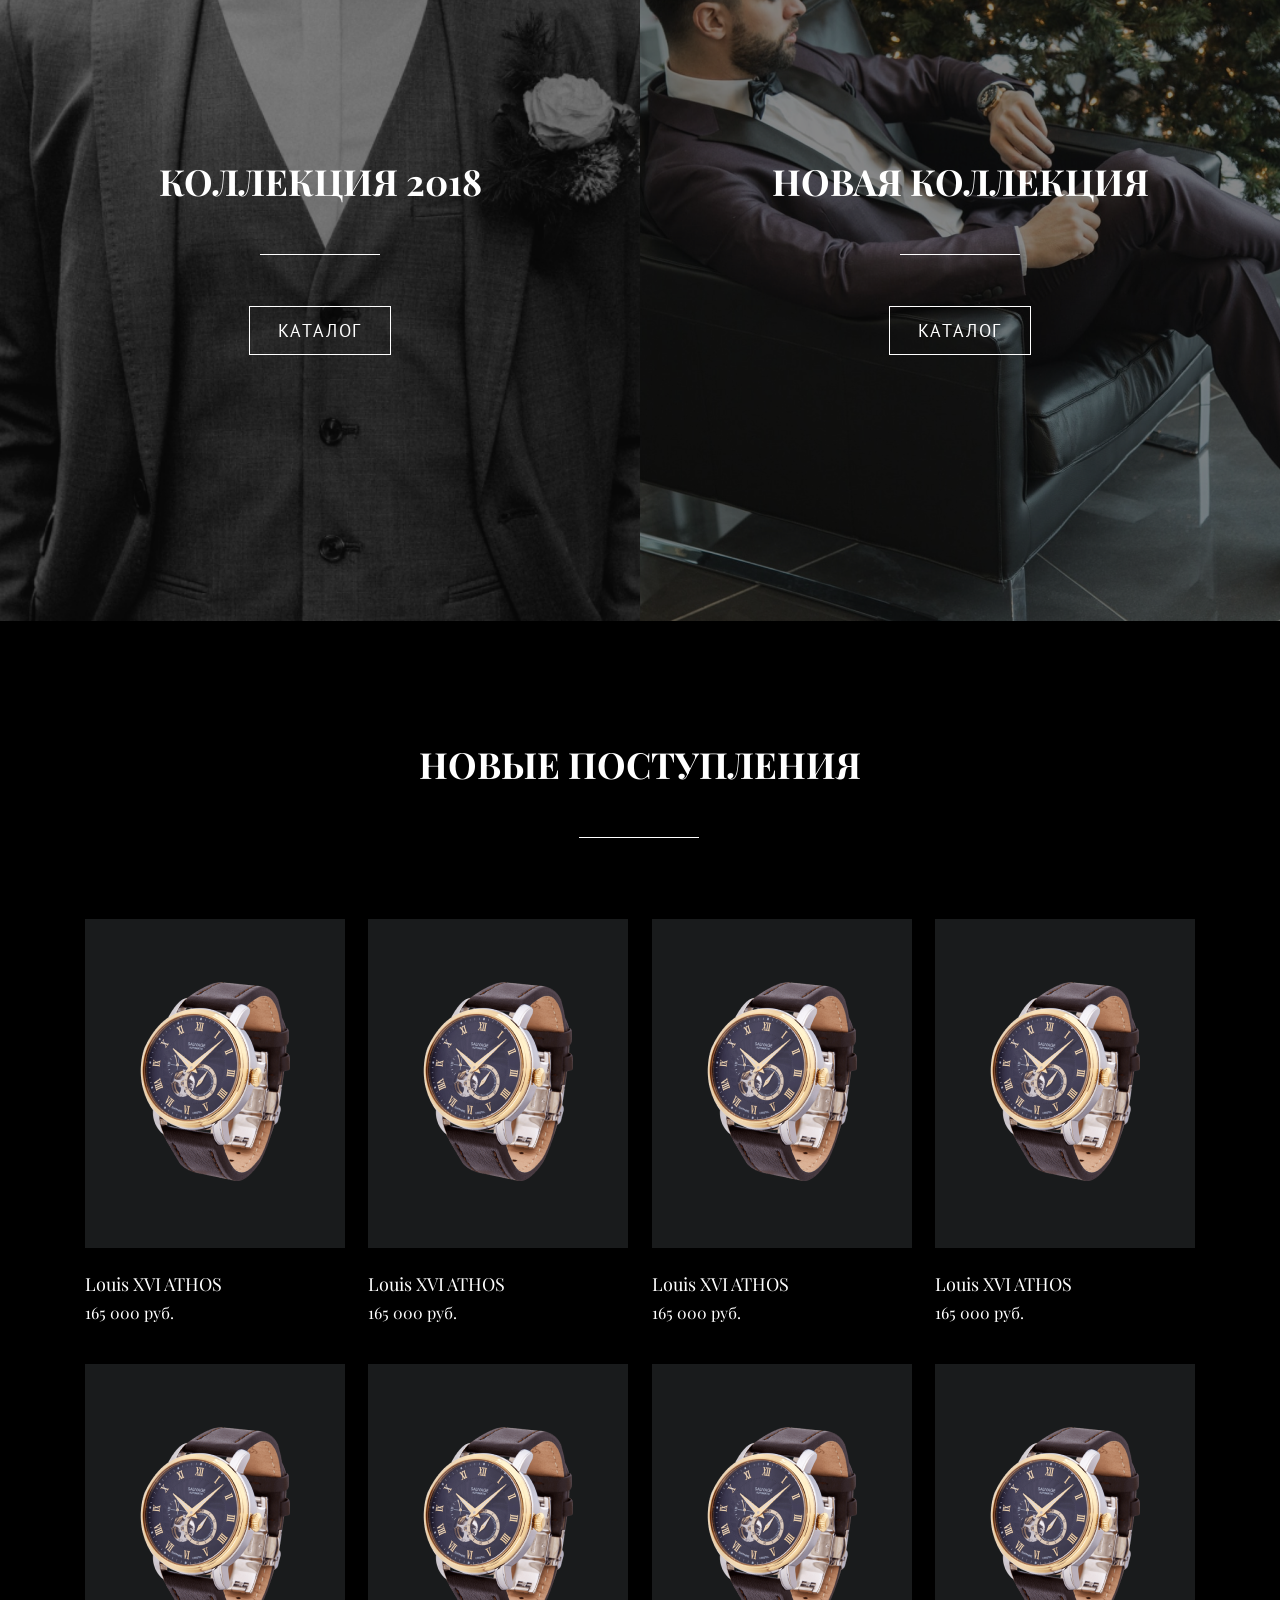
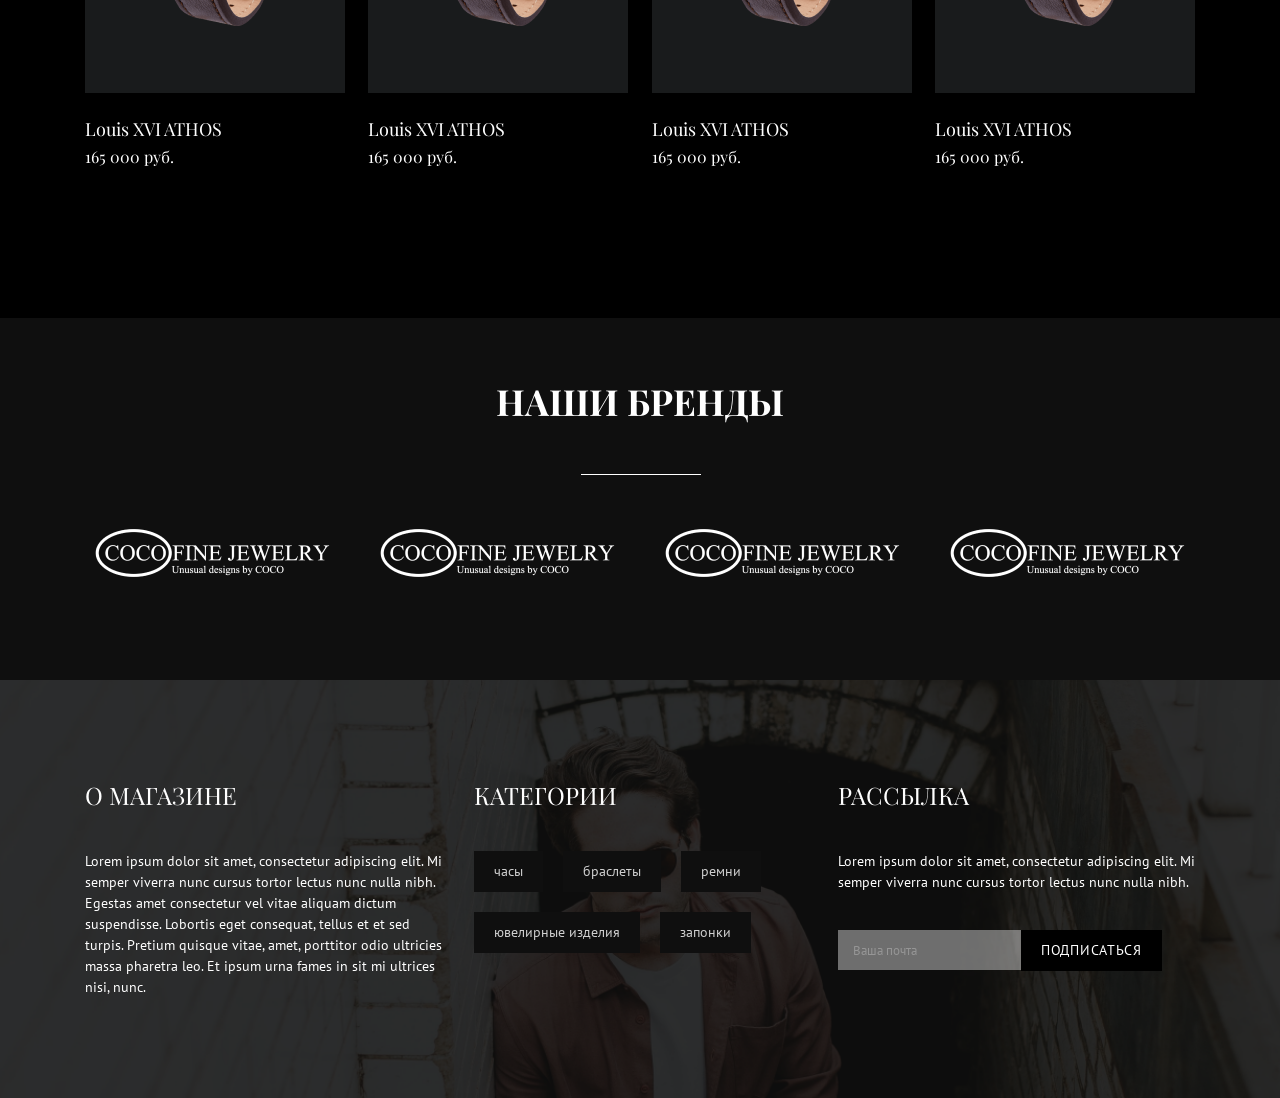
==== commit 15e9004d: "added slider" ====
--- a/index.html
+++ b/index.html
@@ -72,35 +72,53 @@
         <section class="season-collection">
             <div class="season-watch">
                 <h2>сезон 2020/21</h2>
-                <div class="new-post__watch">
-                    <div class="card-watch">
-                        <div class="watch">
-                            <img src="./img/watch.png" alt="watch">
-                        </div>
-                        <h4 class="watch-name">Louis XVI ATHOS</h4>
-                        <p class="watch-price">165 000 руб. </p>
-                    </div>
-                    <div class="card-watch">
-                        <div class="watch">
-                            <img src="./img/watch.png" alt="watch">
-                        </div>
-                        <h4 class="watch-name">Louis XVI ATHOS</h4>
-                        <p class="watch-price">165 000 руб. </p>
-                    </div>
-                    <div class="card-watch">
-                        <div class="watch">
-                            <img src="./img/watch.png" alt="watch">
-                        </div>
-                        <h4 class="watch-name">Louis XVI ATHOS</h4>
-                        <p class="watch-price">165 000 руб. </p>
-                    </div>
-                    <div class="card-watch">
-                        <div class="watch">
-                            <img src="./img/watch.png" alt="watch">
-                        </div>
-                        <h4 class="watch-name">Louis XVI ATHOS</h4>
-                        <p class="watch-price">165 000 руб. </p>
-                    </div>
+                <div class="new-post__watch slider">
+                    <div class="slider_item">
+                        <img src="./img/watch.png" alt="">
+                    </div>
+                    <div class="slider_item">
+                        <img src="./img/watch.png" alt="">
+                    </div>
+                    <div class="slider_item">
+                        <img src="./img/watch.png" alt="">
+                    </div>
+                    <div class="slider_item">
+                        <img src="./img/watch.png" alt="">
+                    </div>
+                    <div class="slider_item">
+                        <img src="./img/watch.png" alt="">
+                    </div>
+                    <div class="slider_item">
+                        <img src="./img/watch.png" alt="">
+                    </div>
+                    <!-- <div class="card-watch slider__item">
+                        <div class="watch">
+                            <img src="./img/watch.png" alt="watch">
+                        </div>
+                        <h4 class="watch-name">Louis XVI ATHOS</h4>
+                        <p class="watch-price">165 000 руб. </p>
+                    </div>
+                    <div class="card-watch slider__item">
+                        <div class="watch">
+                            <img src="./img/watch.png" alt="watch">
+                        </div>
+                        <h4 class="watch-name">Louis XVI ATHOS</h4>
+                        <p class="watch-price">165 000 руб. </p>
+                    </div>
+                    <div class="card-watch slider__item">
+                        <div class="watch">
+                            <img src="./img/watch.png" alt="watch">
+                        </div>
+                        <h4 class="watch-name">Louis XVI ATHOS</h4>
+                        <p class="watch-price">165 000 руб. </p>
+                    </div>
+                    <div class="card-watch slider__item">
+                        <div class="watch">
+                            <img src="./img/watch.png" alt="watch">
+                        </div>
+                        <h4 class="watch-name">Louis XVI ATHOS</h4>
+                        <p class="watch-price">165 000 руб. </p>
+                    </div> -->
                 </div>
             </div>
         </section>
@@ -221,6 +239,10 @@
             </div>
         </div>
     </footer>
+
+    <script src="./js/jquery-3.6.0.min.js"></script>
+    <script src="./js/slick.min.js"></script>
+    <script src="./js/script.js"></script>
 </body>
 
 </html>
--- a/css/style.css
+++ b/css/style.css
@@ -251,7 +251,7 @@
           flex-direction: row;
   -ms-flex-wrap: wrap;
       flex-wrap: wrap;
-  overflow: hidden;
+  min-width: 0;
 }
 .season-collection .season-watch {
   width: 100%;
@@ -277,43 +277,6 @@
   background: #fff;
   bottom: -49px;
   left: 73px;
-}
-.season-collection .season-watch .new-post__watch {
-  display: -webkit-box;
-  display: -ms-flexbox;
-  display: flex;
-  -ms-flex-pack: distribute;
-      justify-content: space-around;
-  -webkit-box-align: center;
-      -ms-flex-align: center;
-          align-items: center;
-  -webkit-box-orient: horizontal;
-  -webkit-box-direction: normal;
-      -ms-flex-direction: row;
-          flex-direction: row;
-}
-.season-collection .season-watch .new-post__watch .card-watch .watch {
-  padding: 55px 22px 56px 23px;
-  background: #191B1C;
-  margin-bottom: 25px;
-}
-.season-collection .season-watch .new-post__watch .card-watch h4 {
-  font-size: 18px;
-  font-family: "Playfair Display", serif;
-  color: #fff;
-  line-height: 1.33;
-  font-weight: 400;
-  margin-bottom: 5px;
-  text-align: left;
-}
-.season-collection .season-watch .new-post__watch .card-watch p {
-  font-size: 16px;
-  font-family: "Playfair Display", serif;
-  color: #fff;
-  line-height: 1.33;
-  font-weight: 400;
-  margin-bottom: 0;
-  text-align: left;
 }
 
 .collection-photo {
@@ -681,4 +644,62 @@
   letter-spacing: 0.05em;
   margin-left: -4px;
   cursor: pointer;
+}
+
+.slider {
+  position: relative;
+  padding: 0 60px;
+}
+.slider .slick-arrow {
+  position: absolute;
+  top: 50%;
+  margin-top: -40px;
+  z-index: 10;
+  font-size: 0;
+  width: 40px;
+  height: 50px;
+  border-style: none;
+}
+.slider .slick-prev {
+  left: 0;
+  background: url(../img/arrow-left.svg) 0 0/100% no-repeat;
+}
+.slider .slick-next {
+  right: 0;
+  background: url(../img/arrow-right.svg) 0 0/100% no-repeat;
+}
+.slider .slick-list {
+  overflow: hidden;
+}
+.slider .slick-list .slick-track {
+  display: -webkit-box;
+  display: -ms-flexbox;
+  display: flex;
+}
+.slider .slick-dots {
+  display: -webkit-box;
+  display: -ms-flexbox;
+  display: flex;
+  -webkit-box-align: center;
+      -ms-flex-align: center;
+          align-items: center;
+  -webkit-box-pack: center;
+      -ms-flex-pack: center;
+          justify-content: center;
+}
+.slider .slick-dots li {
+  list-style: none;
+  margin: 0 10px;
+}
+.slider .slick-dots li.slick-active > button {
+  background-color: transparent;
+  border: 1px solid #fff;
+}
+.slider .slick-dots li button {
+  font-size: 0;
+  width: 10px;
+  height: 10px;
+  background-color: #fff;
+  border-radius: 50%;
+  border-style: none;
 }
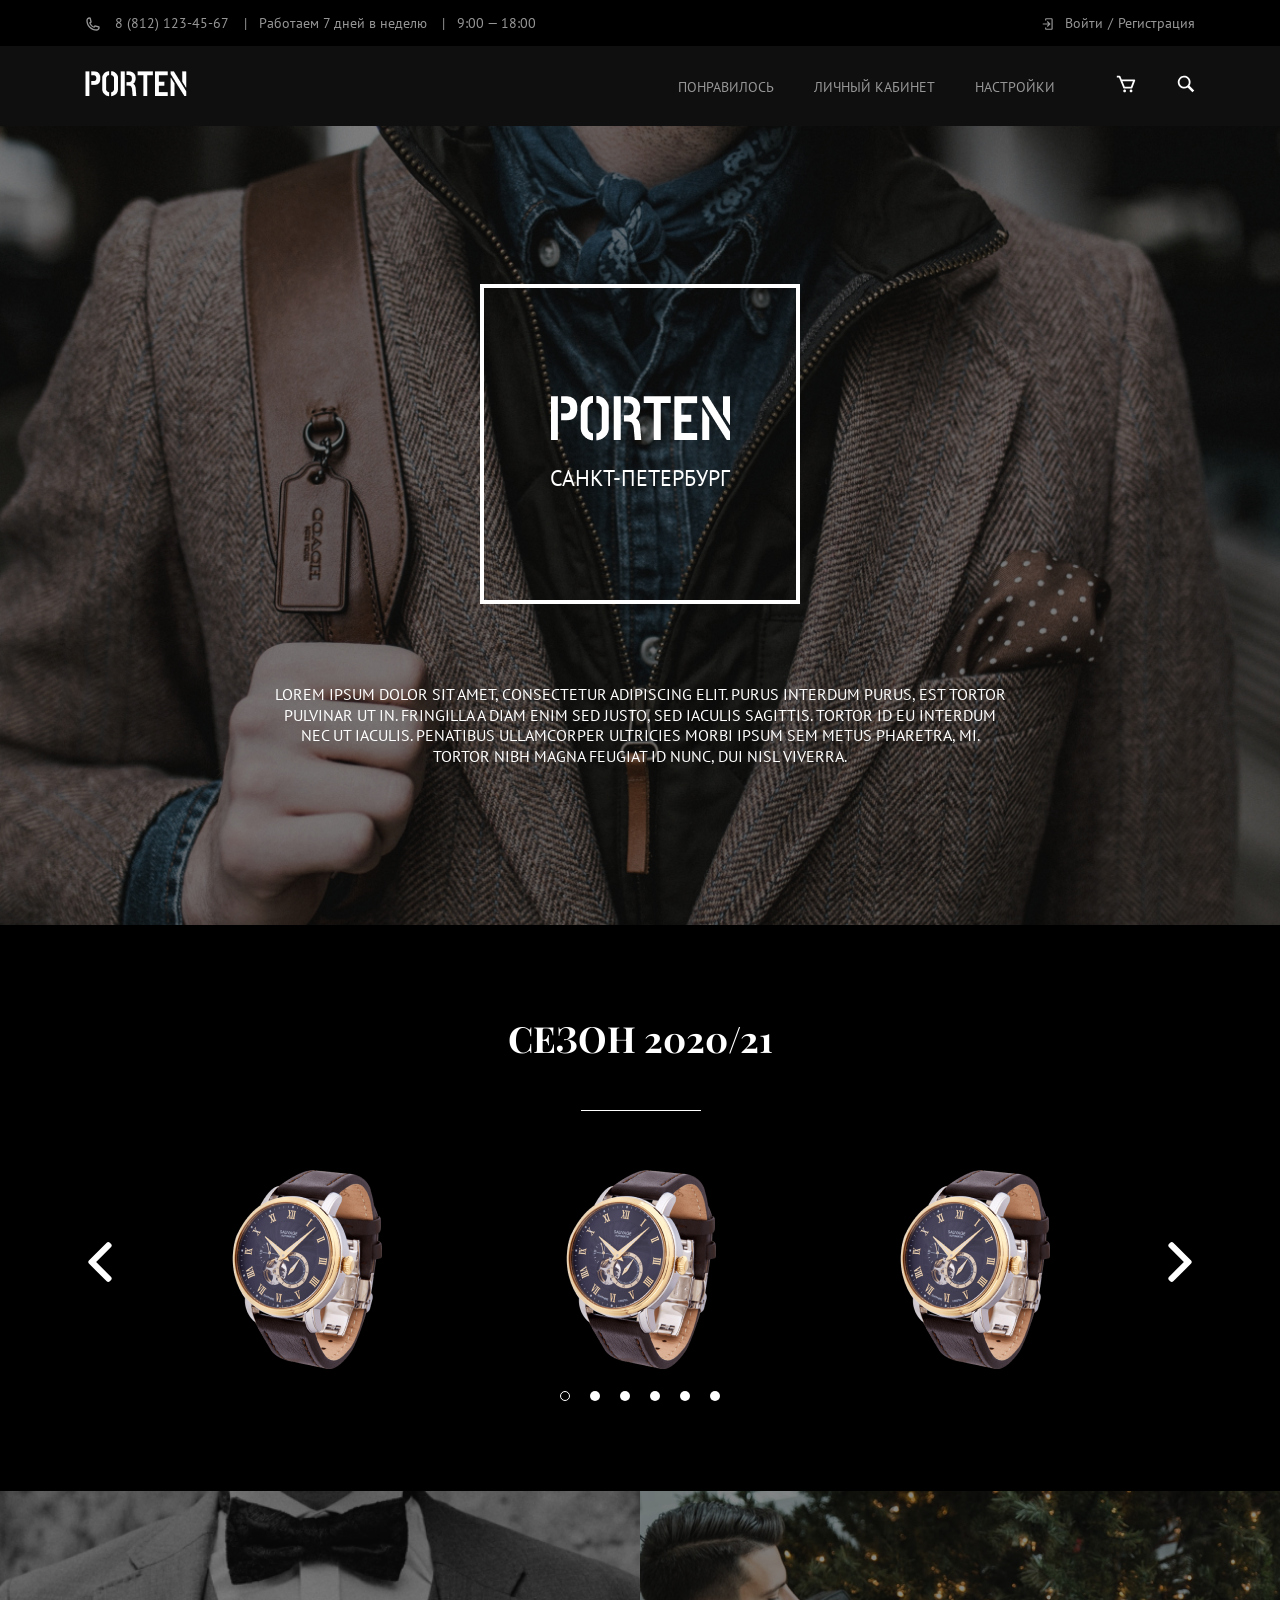
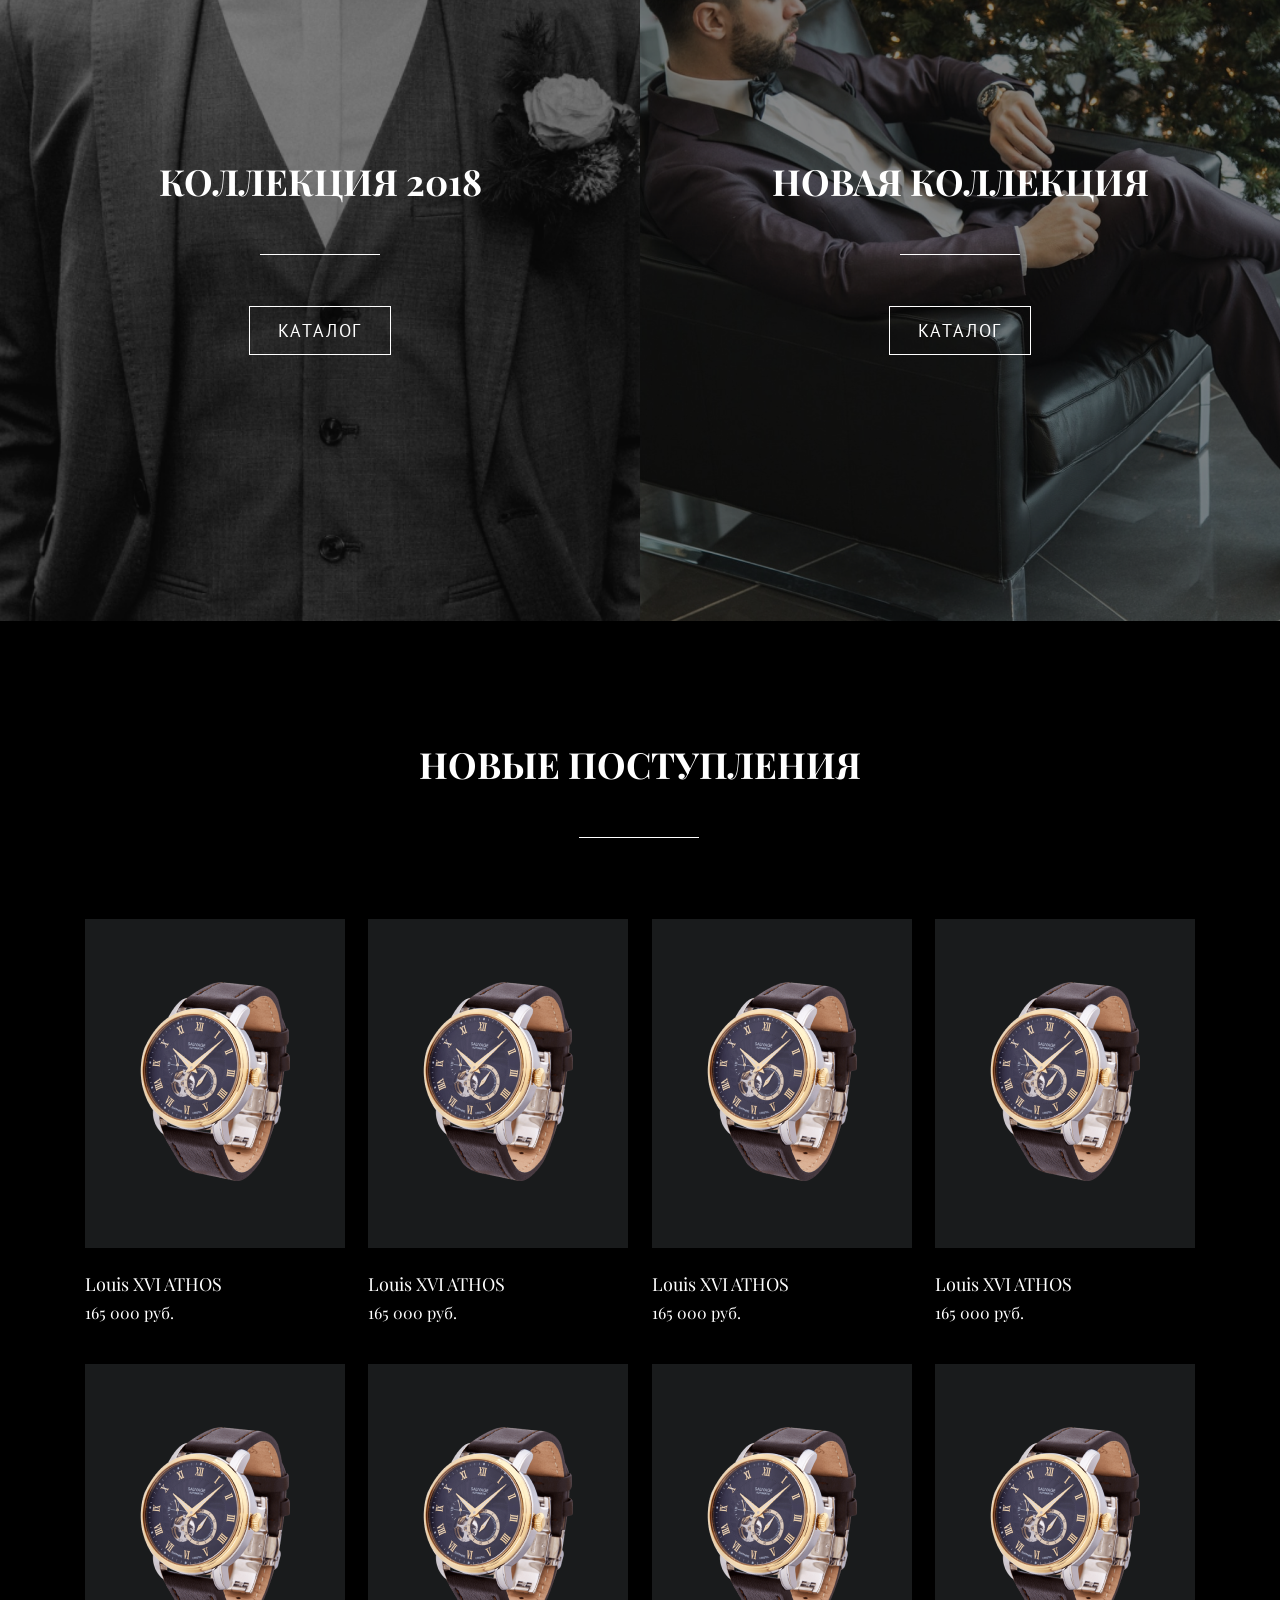
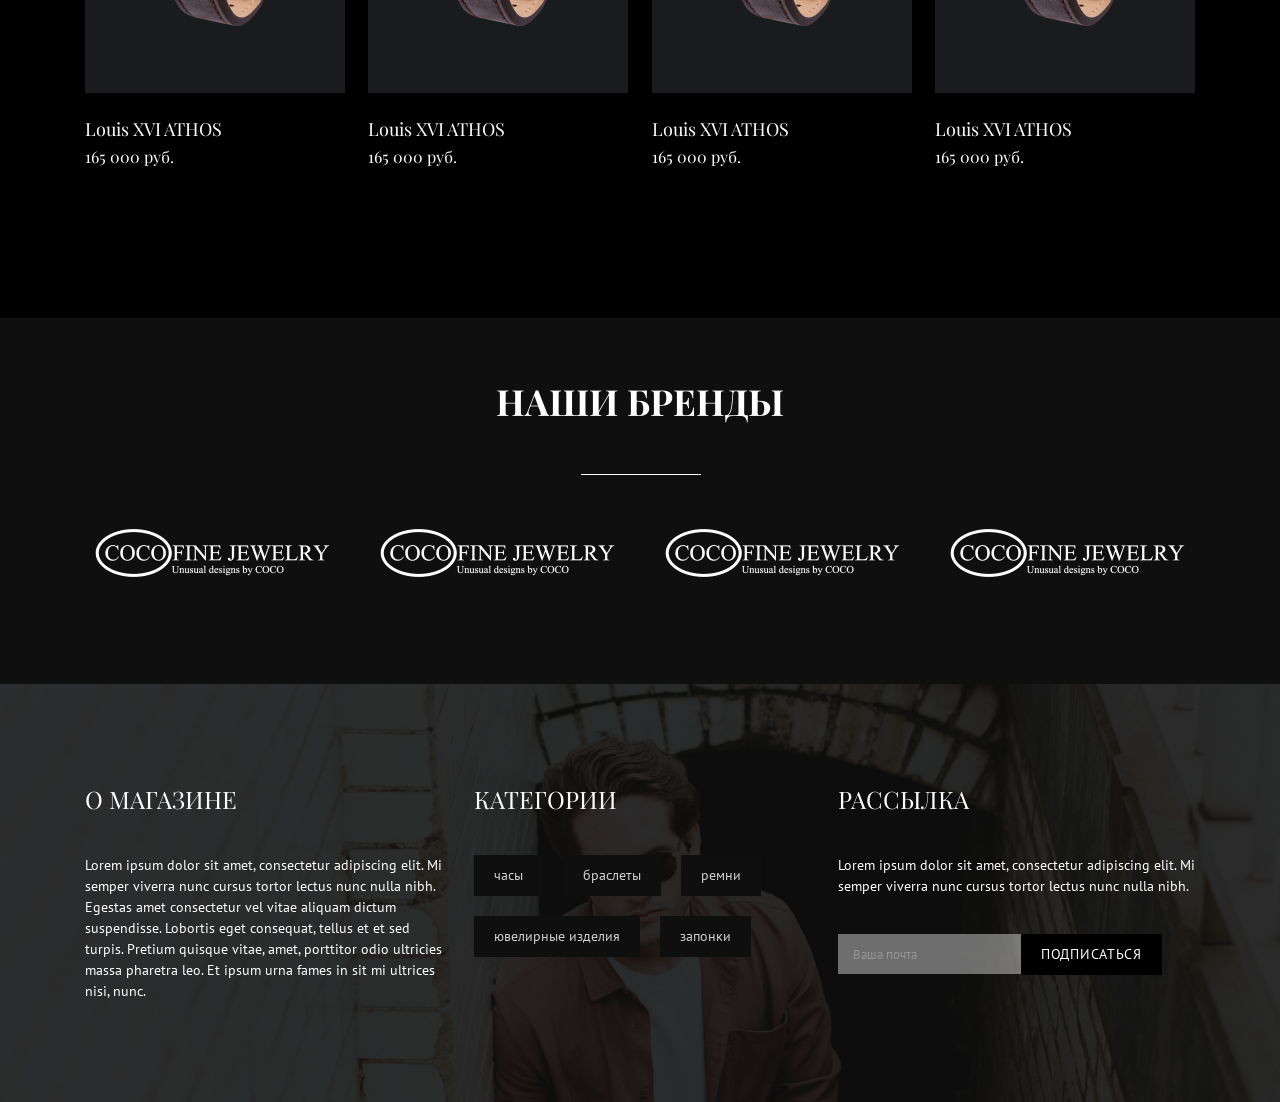
==== commit 042d37ed: "media 810" ====
--- a/index.html
+++ b/index.html
@@ -7,6 +7,7 @@
     <meta http-equiv="X-UA-Compatible" content="ie=edge">
     <title>Porten</title>
     <link rel="stylesheet" href="./css/style.css">
+    <link rel="stylesheet" href="./media/media.css">
     <link href="https://fonts.googleapis.com/css2?family=PT+Sans&family=Playfair+Display:wght@400;700&display=swap" rel="stylesheet">
 </head>
 
@@ -91,34 +92,6 @@
                     <div class="slider_item">
                         <img src="./img/watch.png" alt="">
                     </div>
-                    <!-- <div class="card-watch slider__item">
-                        <div class="watch">
-                            <img src="./img/watch.png" alt="watch">
-                        </div>
-                        <h4 class="watch-name">Louis XVI ATHOS</h4>
-                        <p class="watch-price">165 000 руб. </p>
-                    </div>
-                    <div class="card-watch slider__item">
-                        <div class="watch">
-                            <img src="./img/watch.png" alt="watch">
-                        </div>
-                        <h4 class="watch-name">Louis XVI ATHOS</h4>
-                        <p class="watch-price">165 000 руб. </p>
-                    </div>
-                    <div class="card-watch slider__item">
-                        <div class="watch">
-                            <img src="./img/watch.png" alt="watch">
-                        </div>
-                        <h4 class="watch-name">Louis XVI ATHOS</h4>
-                        <p class="watch-price">165 000 руб. </p>
-                    </div>
-                    <div class="card-watch slider__item">
-                        <div class="watch">
-                            <img src="./img/watch.png" alt="watch">
-                        </div>
-                        <h4 class="watch-name">Louis XVI ATHOS</h4>
-                        <p class="watch-price">165 000 руб. </p>
-                    </div> -->
                 </div>
             </div>
         </section>
@@ -200,10 +173,10 @@
                 <div class="our-brand__block">
                     <h2>наши бренды</h2>
                     <div class="our-brand__photo">
-                        <img src="./img/our-brand.png" alt="jewelry">
-                        <img src="./img/our-brand.png" alt="jewelry">
-                        <img src="./img/our-brand.png" alt="jewelry">
-                        <img src="./img/our-brand.png" alt="jewelry">
+                        <div><img src="./img/our-brand.png" alt="jewelry"></div>
+                        <div><img src="./img/our-brand.png" alt="jewelry"></div>
+                        <div><img src="./img/our-brand.png" alt="jewelry"></div>
+                        <div><img src="./img/our-brand.png" alt="jewelry"></div>
                     </div>
                 </div>
             </div>
--- a/css/style.css
+++ b/css/style.css
@@ -534,6 +534,8 @@
   -webkit-box-direction: normal;
       -ms-flex-direction: row;
           flex-direction: row;
+  -ms-flex-wrap: wrap;
+      flex-wrap: wrap;
 }
 footer .footer-info .info-shop h2 {
   font-size: 24px;
--- a/media/media.css
+++ b/media/media.css
@@ -0,0 +1,66 @@
+@media screen and (max-width:1070px) {
+    .collection-photo {
+        flex-direction: column;
+    }
+    .collection-photo .collection-left__img {
+        width: 100%;
+        height: 500px;
+    }
+    .collection-photo .collection-right__img {
+        width: 100%;
+        height: 500px;
+    }
+    .new-post .new-post__watch {
+        justify-content: space-around;
+    }
+    .new-post .new-post__watch .card-watch:nth-child(7) {
+        display: none;
+    }
+    .new-post .new-post__watch .card-watch:nth-child(8) {
+        display: none;
+    }
+    .our-brand .our-brand__photo div {
+        flex-basis: 50%;
+    }
+    .footer-info .mailling {
+        flex-basis: 50%;
+    }
+    .footer-info .category {
+        flex-basis: 50%;
+        order: 1;
+        margin-top: 30px;
+    }
+    .footer-info .info-shop {
+        flex-basis: 50%;
+    }
+    .season-collection .season-watch {
+        padding: 90px 40px;
+    }
+}
+
+@media screen and (max-width:810px) {
+    .header-top .time-work {
+        display: none;
+    }
+    .header-nav .nav__block {
+        display: none;
+    }
+    .season-collection .season-watch {
+        padding: 90px 10px;
+    }
+    .new-post .new-post__watch {
+        justify-content: space-around;
+    }
+    .footer-info .mailling {
+        flex-basis: 50%;
+        /* margin-top: 30px; */
+    }
+    .footer-info .category {
+        flex-basis: 50%;
+        order: -1;
+        margin-top: 0;
+    }
+    .footer-info .info-shop {
+        flex-basis: 50%;
+    }
+}
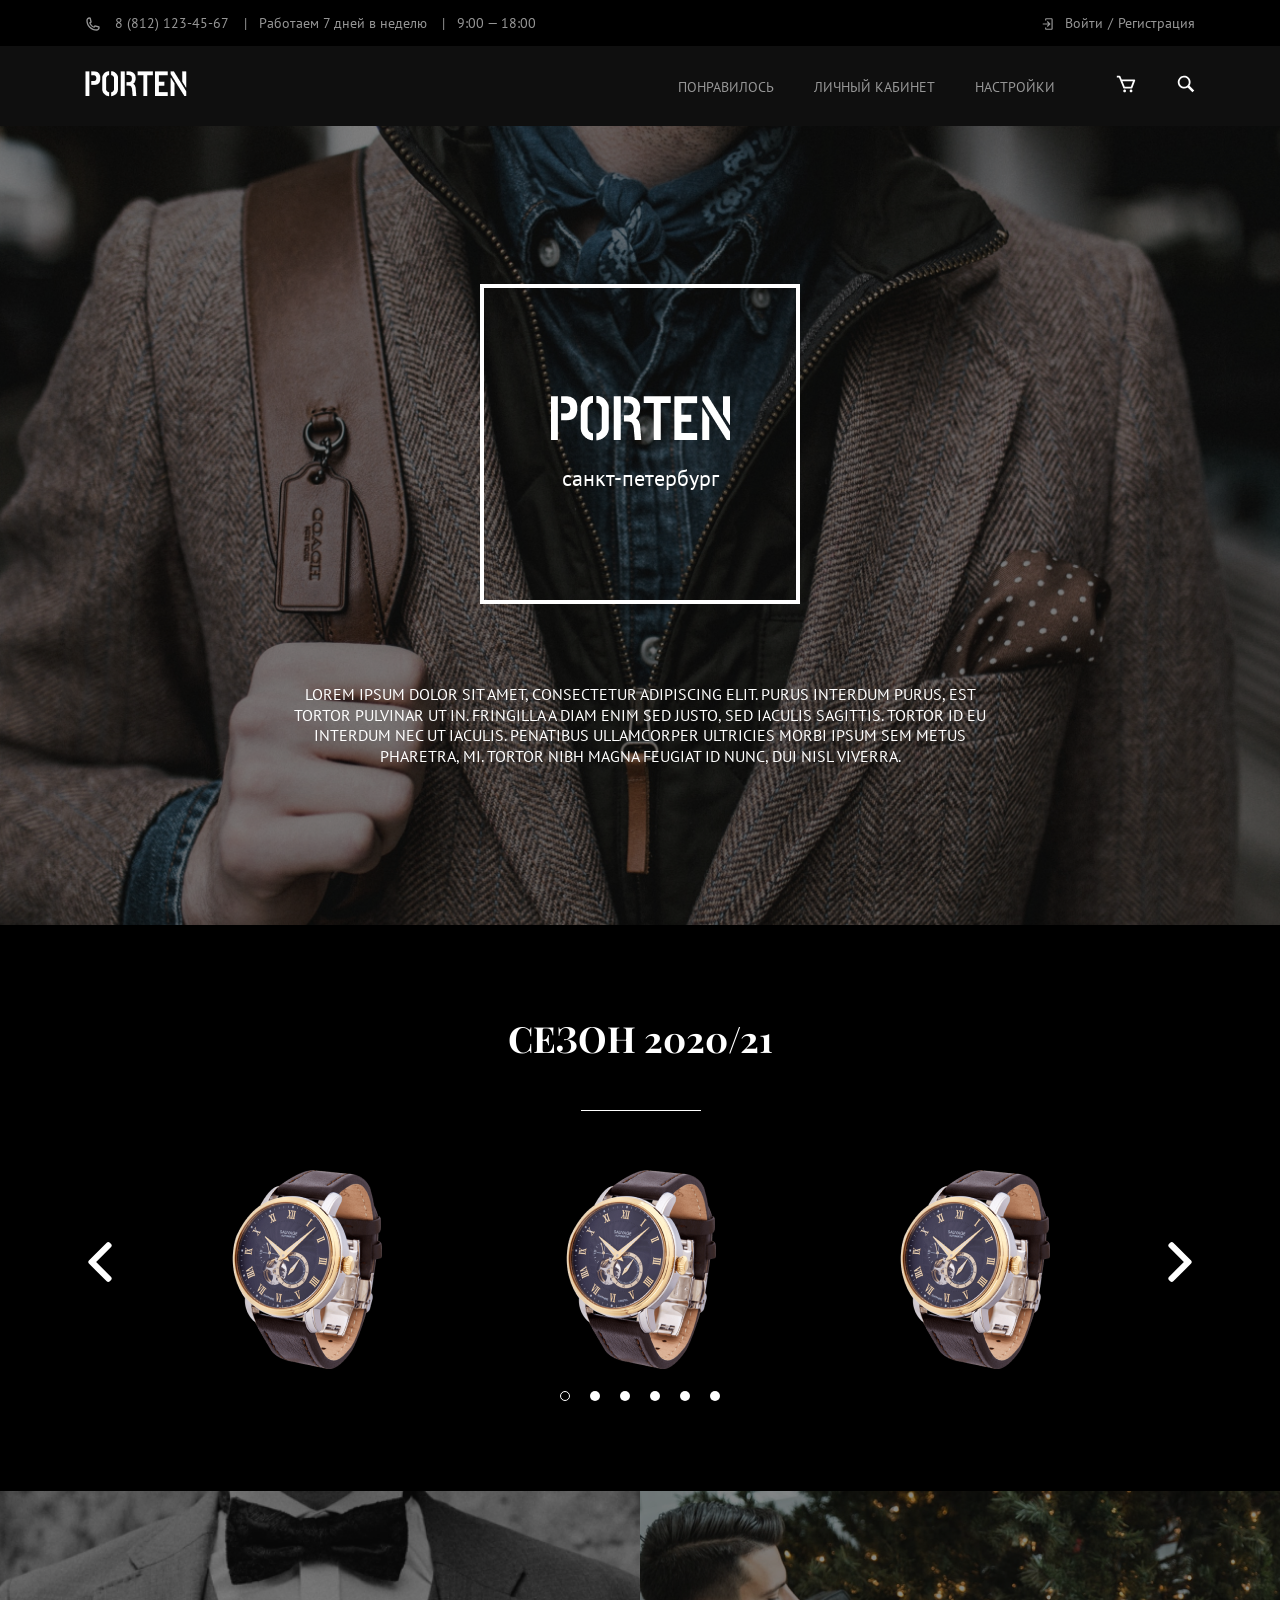
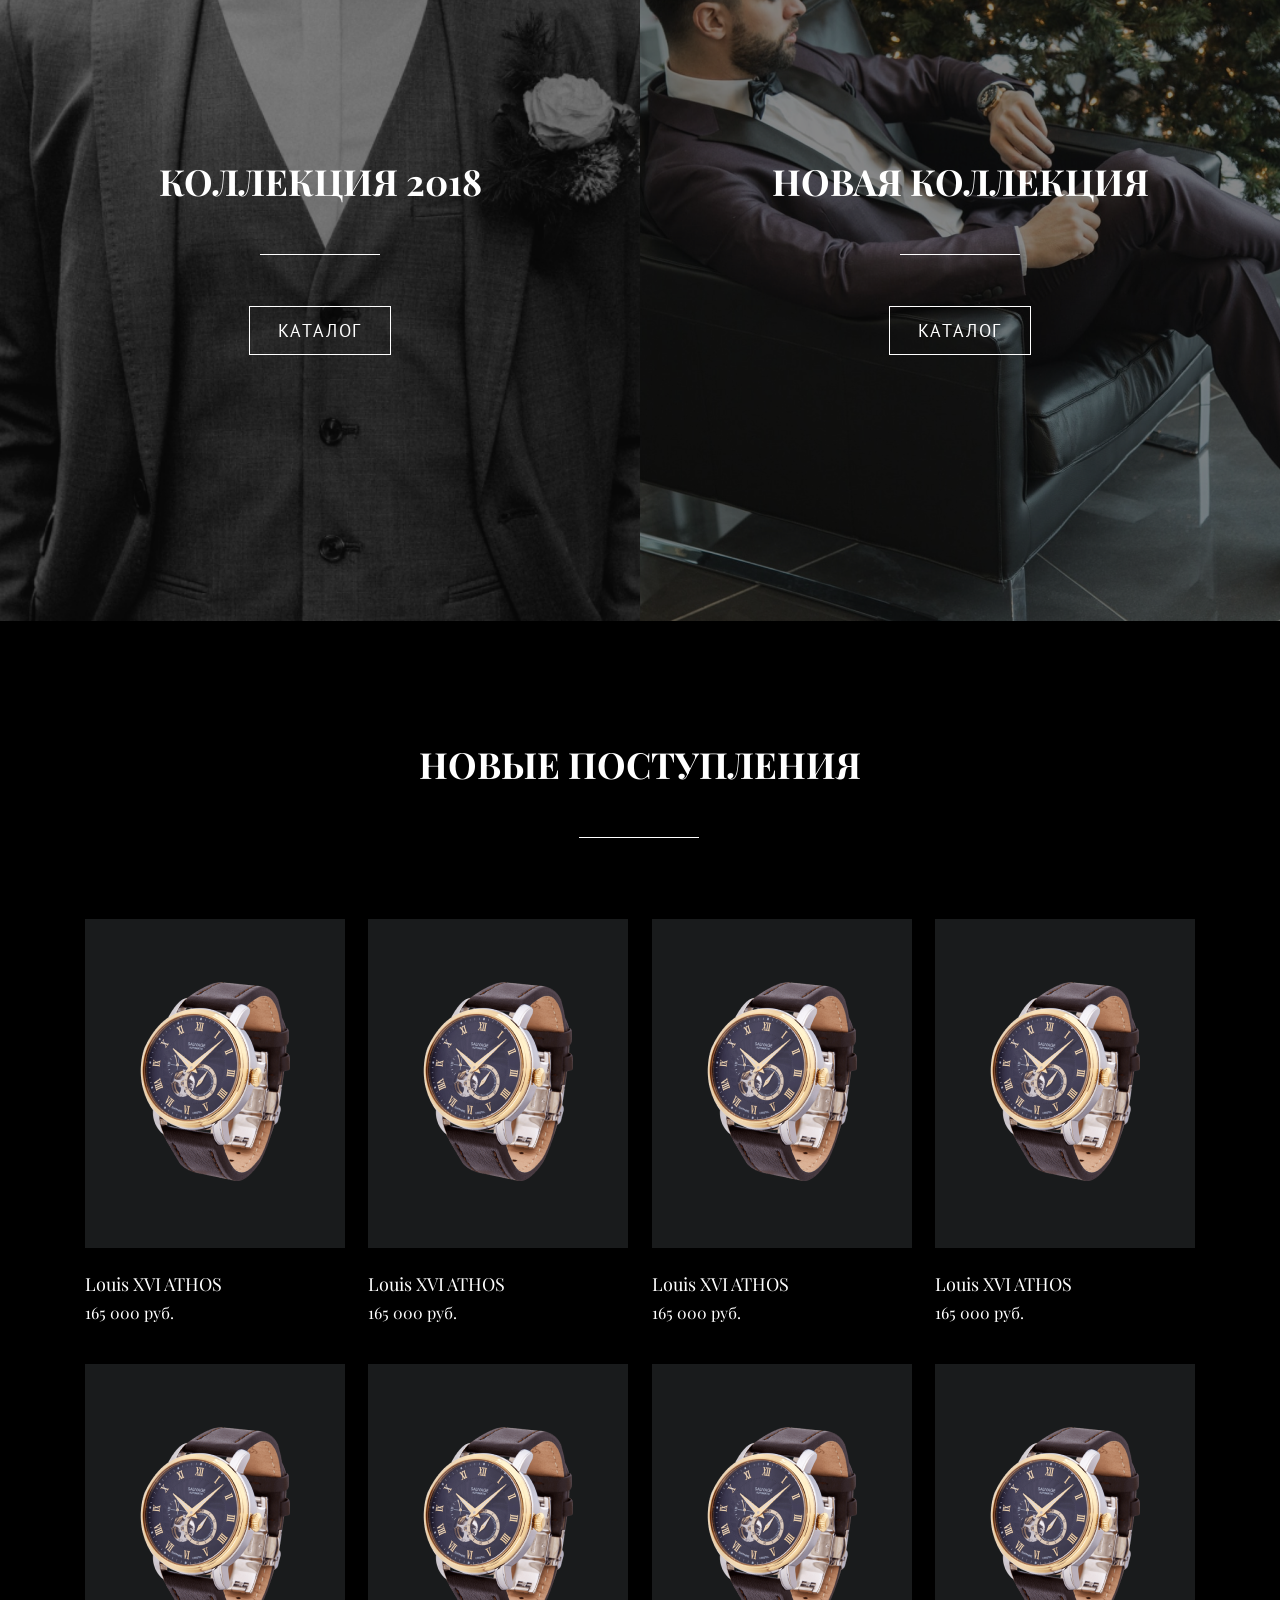
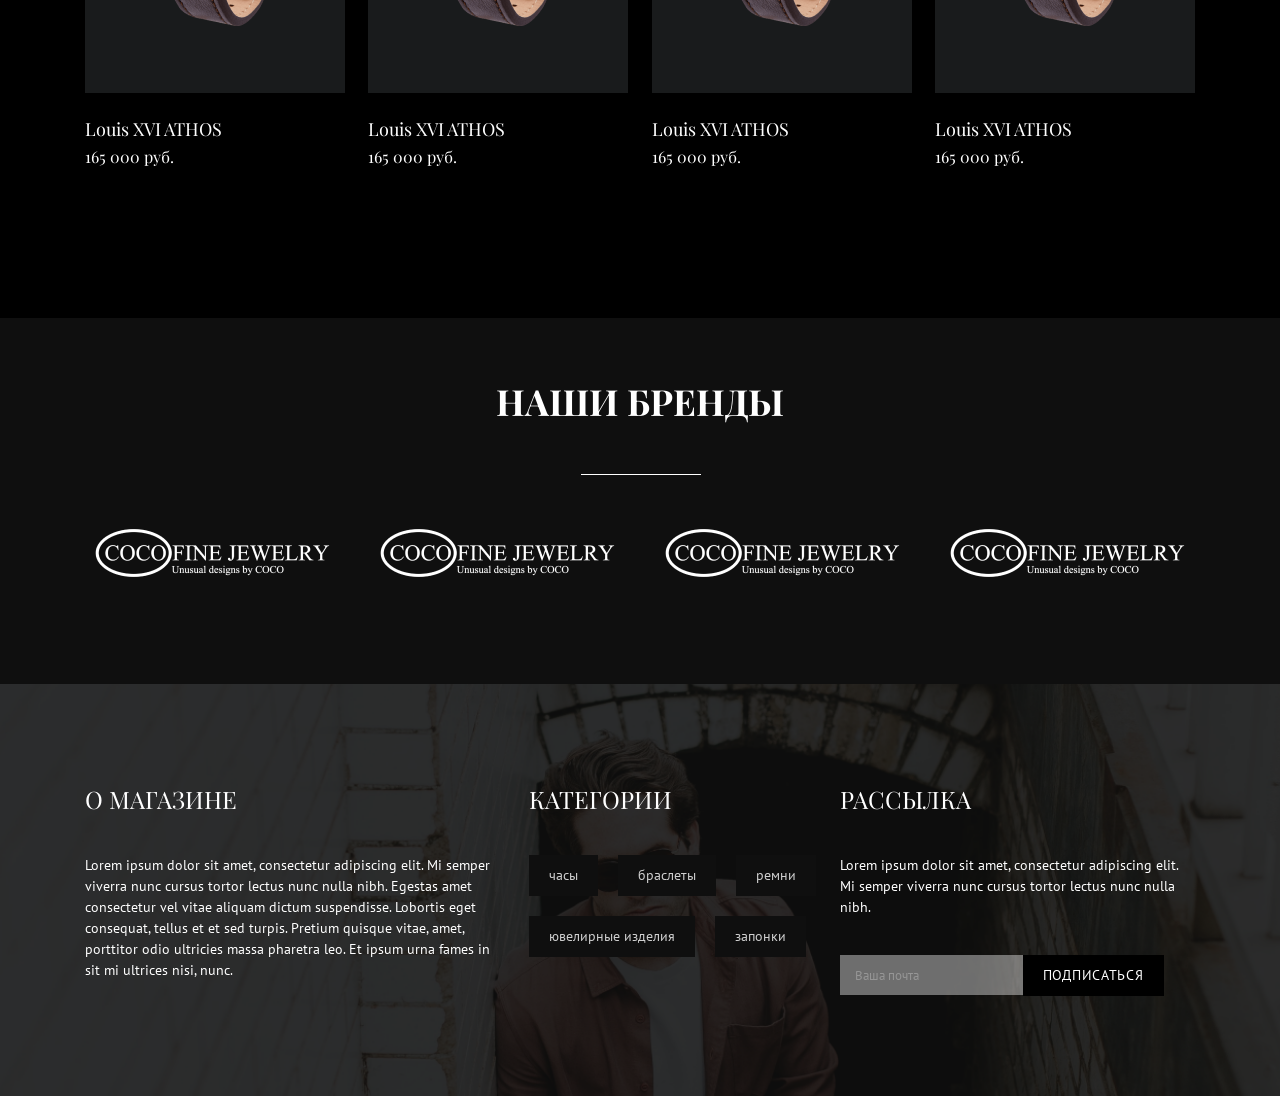
==== commit c88ad419: "apply site" ====
--- a/index.html
+++ b/index.html
@@ -53,6 +53,24 @@
                             </li>
                         </ul>
                     </div>
+                    <div class="hamburger-menu">
+                        <input id="menu__toggle" type="checkbox" />
+                        <label class="menu__btn" for="menu__toggle">
+                          <span></span>
+                        </label>
+
+                        <ul class="menu__box">
+                            <li><a class="menu__item" href="#">Понравилось</a></li>
+                            <li><a class="menu__item" href="#">личный кабинет</a></li>
+                            <li><a class="menu__item" href="#">настройки</a></li>
+                            <li>
+                                <a class="menu__item" href="#"><img src="./img/bx-cart.svg" alt="bucket"></a>
+                            </li>
+                            <li>
+                                <a class="menu__item" href="#"><img src="./img/search.svg" alt="search"></a>
+                            </li>
+                        </ul>
+                    </div>
                 </div>
             </div>
         </div>
@@ -64,8 +82,11 @@
                         санкт-петербург
                     </p>
                 </div>
-                <p>Lorem ipsum dolor sit amet, consectetur adipiscing elit. Purus interdum purus, est tortor <br> pulvinar ut in. Fringilla a diam enim sed justo, sed iaculis sagittis. Tortor id eu interdum <br> nec ut iaculis. Penatibus ullamcorper ultricies
-                    morbi ipsum sem metus pharetra, mi. <br> Tortor nibh magna feugiat id nunc, dui nisl viverra.</p>
+                <div class="offer-porten__text">
+                    <p>Lorem ipsum dolor sit amet, consectetur adipiscing elit. Purus interdum purus, est tortor pulvinar ut in. Fringilla a diam enim sed justo, sed iaculis sagittis. Tortor id eu interdum nec ut iaculis. Penatibus ullamcorper ultricies
+                        morbi ipsum sem metus pharetra, mi. Tortor nibh magna feugiat id nunc, dui nisl viverra.</p>
+                </div>
+
             </div>
         </div>
     </header>
@@ -187,9 +208,8 @@
             <div class="footer-info">
                 <div class="info-shop">
                     <h2>О магазине</h2>
-                    <p>Lorem ipsum dolor sit amet, consectetur adipiscing elit. Mi <br> semper viverra nunc cursus tortor lectus nunc nulla nibh. <br> Egestas amet consectetur vel vitae aliquam dictum <br> suspendisse. Lobortis eget consequat, tellus et
-                        et sed
-                        <br> turpis. Pretium quisque vitae, amet, porttitor odio ultricies <br> massa pharetra leo. Et ipsum urna fames in sit mi ultrices <br> nisi, nunc.</p>
+                    <p>Lorem ipsum dolor sit amet, consectetur adipiscing elit. Mi semper viverra nunc cursus tortor lectus nunc nulla nibh. Egestas amet consectetur vel vitae aliquam dictum suspendisse. Lobortis eget consequat, tellus et et sed turpis.
+                        Pretium quisque vitae, amet, porttitor odio ultricies massa pharetra leo. Et ipsum urna fames in sit mi ultrices nisi, nunc.</p>
                 </div>
                 <div class="category">
                     <h2>Категории</h2>
@@ -203,7 +223,7 @@
                 </div>
                 <div class="mailling">
                     <h2>Рассылка</h2>
-                    <p>Lorem ipsum dolor sit amet, consectetur adipiscing elit. Mi <br> semper viverra nunc cursus tortor lectus nunc nulla nibh.</p>
+                    <p>Lorem ipsum dolor sit amet, consectetur adipiscing elit. Mi semper viverra nunc cursus tortor lectus nunc nulla nibh.</p>
                     <div class="input-mail">
                         <input type="email" placeholder="Ваша почта">
                         <button>подписаться</button>
--- a/css/style.css
+++ b/css/style.css
@@ -140,6 +140,7 @@
       -ms-flex-direction: row;
           flex-direction: row;
   padding: 25px 0;
+  position: relative;
 }
 .header-nav__block .nav__block ul {
   display: -webkit-box;
@@ -175,6 +176,94 @@
 }
 .header-nav__block .nav__block ul li:nth-child(n+4) > a:hover {
   background: none;
+}
+
+.hamburger-menu {
+  display: none;
+}
+.hamburger-menu #menu__toggle {
+  opacity: 0;
+}
+.hamburger-menu #menu__toggle:checked ~ .menu__btn > span {
+  -webkit-transform: rotate(45deg);
+          transform: rotate(45deg);
+}
+.hamburger-menu #menu__toggle:checked ~ .menu__btn > span::before {
+  top: 0;
+  -webkit-transform: rotate(0);
+          transform: rotate(0);
+}
+.hamburger-menu #menu__toggle:checked ~ .menu__btn > span::after {
+  top: 0;
+  -webkit-transform: rotate(90deg);
+          transform: rotate(90deg);
+}
+.hamburger-menu #menu__toggle:checked ~ .menu__box {
+  visibility: visible;
+  right: 0;
+}
+.hamburger-menu .menu__btn {
+  display: -webkit-box;
+  display: -ms-flexbox;
+  display: flex;
+  -webkit-box-align: center;
+      -ms-flex-align: center;
+          align-items: center;
+  position: fixed;
+  right: 40px;
+  top: 70px;
+  width: 50px;
+  height: 35px;
+  cursor: pointer;
+  z-index: 1;
+}
+.hamburger-menu .menu__btn > span, .hamburger-menu .menu__btn > span::before, .hamburger-menu .menu__btn > span::after {
+  display: block;
+  position: absolute;
+  width: 100%;
+  height: 2px;
+  background-color: #616161;
+  -webkit-transition-duration: 0.25s;
+          transition-duration: 0.25s;
+}
+.hamburger-menu .menu__btn > span::before {
+  content: "";
+  top: -10px;
+}
+.hamburger-menu .menu__btn > span::after {
+  content: "";
+  top: 10px;
+}
+.hamburger-menu .menu__box {
+  display: block;
+  position: fixed;
+  visibility: hidden;
+  top: 0;
+  right: -100%;
+  width: 100%;
+  height: 100vh;
+  margin: 0;
+  padding: 140px 0;
+  list-style: none;
+  background-color: #ECEFF1;
+  -webkit-box-shadow: 1px 0px 6px rgba(0, 0, 0, 0.2);
+          box-shadow: 1px 0px 6px rgba(0, 0, 0, 0.2);
+  -webkit-transition-duration: 0.25s;
+          transition-duration: 0.25s;
+}
+.hamburger-menu .menu__box .menu__item {
+  display: block;
+  padding: 15px 45px;
+  color: #333;
+  font-family: "Roboto", sans-serif;
+  font-size: 20px;
+  font-weight: 600;
+  text-decoration: none;
+  -webkit-transition-duration: 0.25s;
+          transition-duration: 0.25s;
+}
+.hamburger-menu .menu__box .menu__item:hover {
+  background-color: #CFD8DC;
 }
 
 .offer-bg {
@@ -224,7 +313,10 @@
 .offer-bg .offer-porten img {
   margin-bottom: 23px;
 }
-.offer-bg p {
+.offer-bg .offer-porten__text {
+  max-width: 730px;
+}
+.offer-bg .offer-porten__text p {
   font-size: 16px;
   font-weight: 400;
   font-family: "PT Sans", sans-serif;
@@ -537,6 +629,11 @@
   -ms-flex-wrap: wrap;
       flex-wrap: wrap;
 }
+footer .footer-info .info-shop {
+  -ms-flex-preferred-size: 40%;
+      flex-basis: 40%;
+  padding-right: 35px;
+}
 footer .footer-info .info-shop h2 {
   font-size: 24px;
   font-family: "Playfair Display", serif;
@@ -557,8 +654,8 @@
   line-height: 1.5;
 }
 footer .footer-info .category {
-  -ms-flex-preferred-size: 332px;
-      flex-basis: 332px;
+  -ms-flex-preferred-size: 28%;
+      flex-basis: 28%;
 }
 footer .footer-info .category h2 {
   font-size: 24px;
@@ -588,6 +685,10 @@
   background: #0F0F0F;
   margin-right: 20px;
   margin-bottom: 20px;
+}
+footer .footer-info .mailling {
+  -ms-flex-preferred-size: 32%;
+      flex-basis: 32%;
 }
 footer .footer-info .mailling h2 {
   font-size: 24px;
--- a/media/media.css
+++ b/media/media.css
@@ -1,66 +1,95 @@
-@media screen and (max-width:1070px) {
-    .collection-photo {
-        flex-direction: column;
-    }
-    .collection-photo .collection-left__img {
-        width: 100%;
-        height: 500px;
-    }
-    .collection-photo .collection-right__img {
-        width: 100%;
-        height: 500px;
-    }
-    .new-post .new-post__watch {
-        justify-content: space-around;
-    }
-    .new-post .new-post__watch .card-watch:nth-child(7) {
-        display: none;
-    }
-    .new-post .new-post__watch .card-watch:nth-child(8) {
-        display: none;
-    }
-    .our-brand .our-brand__photo div {
-        flex-basis: 50%;
-    }
-    .footer-info .mailling {
-        flex-basis: 50%;
-    }
-    .footer-info .category {
-        flex-basis: 50%;
-        order: 1;
-        margin-top: 30px;
-    }
-    .footer-info .info-shop {
-        flex-basis: 50%;
-    }
-    .season-collection .season-watch {
-        padding: 90px 40px;
-    }
-}
-
-@media screen and (max-width:810px) {
-    .header-top .time-work {
-        display: none;
-    }
-    .header-nav .nav__block {
-        display: none;
-    }
-    .season-collection .season-watch {
-        padding: 90px 10px;
-    }
-    .new-post .new-post__watch {
-        justify-content: space-around;
-    }
-    .footer-info .mailling {
-        flex-basis: 50%;
-        /* margin-top: 30px; */
-    }
-    .footer-info .category {
-        flex-basis: 50%;
-        order: -1;
-        margin-top: 0;
-    }
-    .footer-info .info-shop {
-        flex-basis: 50%;
-    }
-}+               @media screen and (max-width:1070px) {
+                   .collection-photo {
+                       flex-direction: column;
+                   }
+                   .collection-photo .collection-left__img {
+                       width: 100%;
+                       height: 500px;
+                   }
+                   .collection-photo .collection-right__img {
+                       width: 100%;
+                       height: 500px;
+                   }
+                   .new-post .new-post__watch {
+                       justify-content: space-around;
+                   }
+                   .new-post .new-post__watch .card-watch:nth-child(7) {
+                       display: none;
+                   }
+                   .new-post .new-post__watch .card-watch:nth-child(8) {
+                       display: none;
+                   }
+                   .our-brand .our-brand__photo div {
+                       flex-basis: 50%;
+                   }
+                   .footer-info .mailling {
+                       flex-basis: 50% !important;
+                       padding-right: 35px;
+                   }
+                   .footer-info .category {
+                       flex-basis: 45% !important;
+                       order: 1;
+                       margin-top: 30px;
+                   }
+                   .footer-info .info-shop {
+                       flex-basis: 47% !important;
+                   }
+                   .season-collection .season-watch {
+                       padding: 90px 40px;
+                   }
+               }
+               
+               @media screen and (max-width:768px) {
+                   .header-top .time-work {
+                       display: none;
+                   }
+                   .header-top .work-in-week {
+                       display: none;
+                   }
+                   .hamburger-menu {
+                       display: block;
+                   }
+                   .header-nav .nav__block {
+                       display: none;
+                   }
+                   .season-collection .season-watch {
+                       padding: 90px 10px;
+                   }
+                   .new-post .new-post__watch {
+                       justify-content: space-around;
+                   }
+                   .footer-info {
+                       flex-direction: column !important;
+                   }
+                   .footer-info .mailling {
+                       margin-top: 30px;
+                       order: 3;
+                   }
+                   .footer-info .category {
+                       margin-top: 30px;
+                   }
+                   .offer-porten__text {
+                       padding: 0 20px;
+                   }
+               }
+               
+               @media screen and (max-width: 480px) {
+                   .new-post h2::after {
+                       left: 140px;
+                   }
+                   .new-post .new-post__watch .card-watch:nth-child(5) {
+                       display: none;
+                   }
+                   .new-post .new-post__watch .card-watch:nth-child(6) {
+                       display: none;
+                   }
+                   .our-brand .our-brand__photo {
+                       justify-content: center;
+                   }
+                   .collection-photo .collection-right__img h2 {
+                       text-align: center;
+                   }
+                   .mailling .input-mail input {
+                       width: 160px;
+                   }
+               }
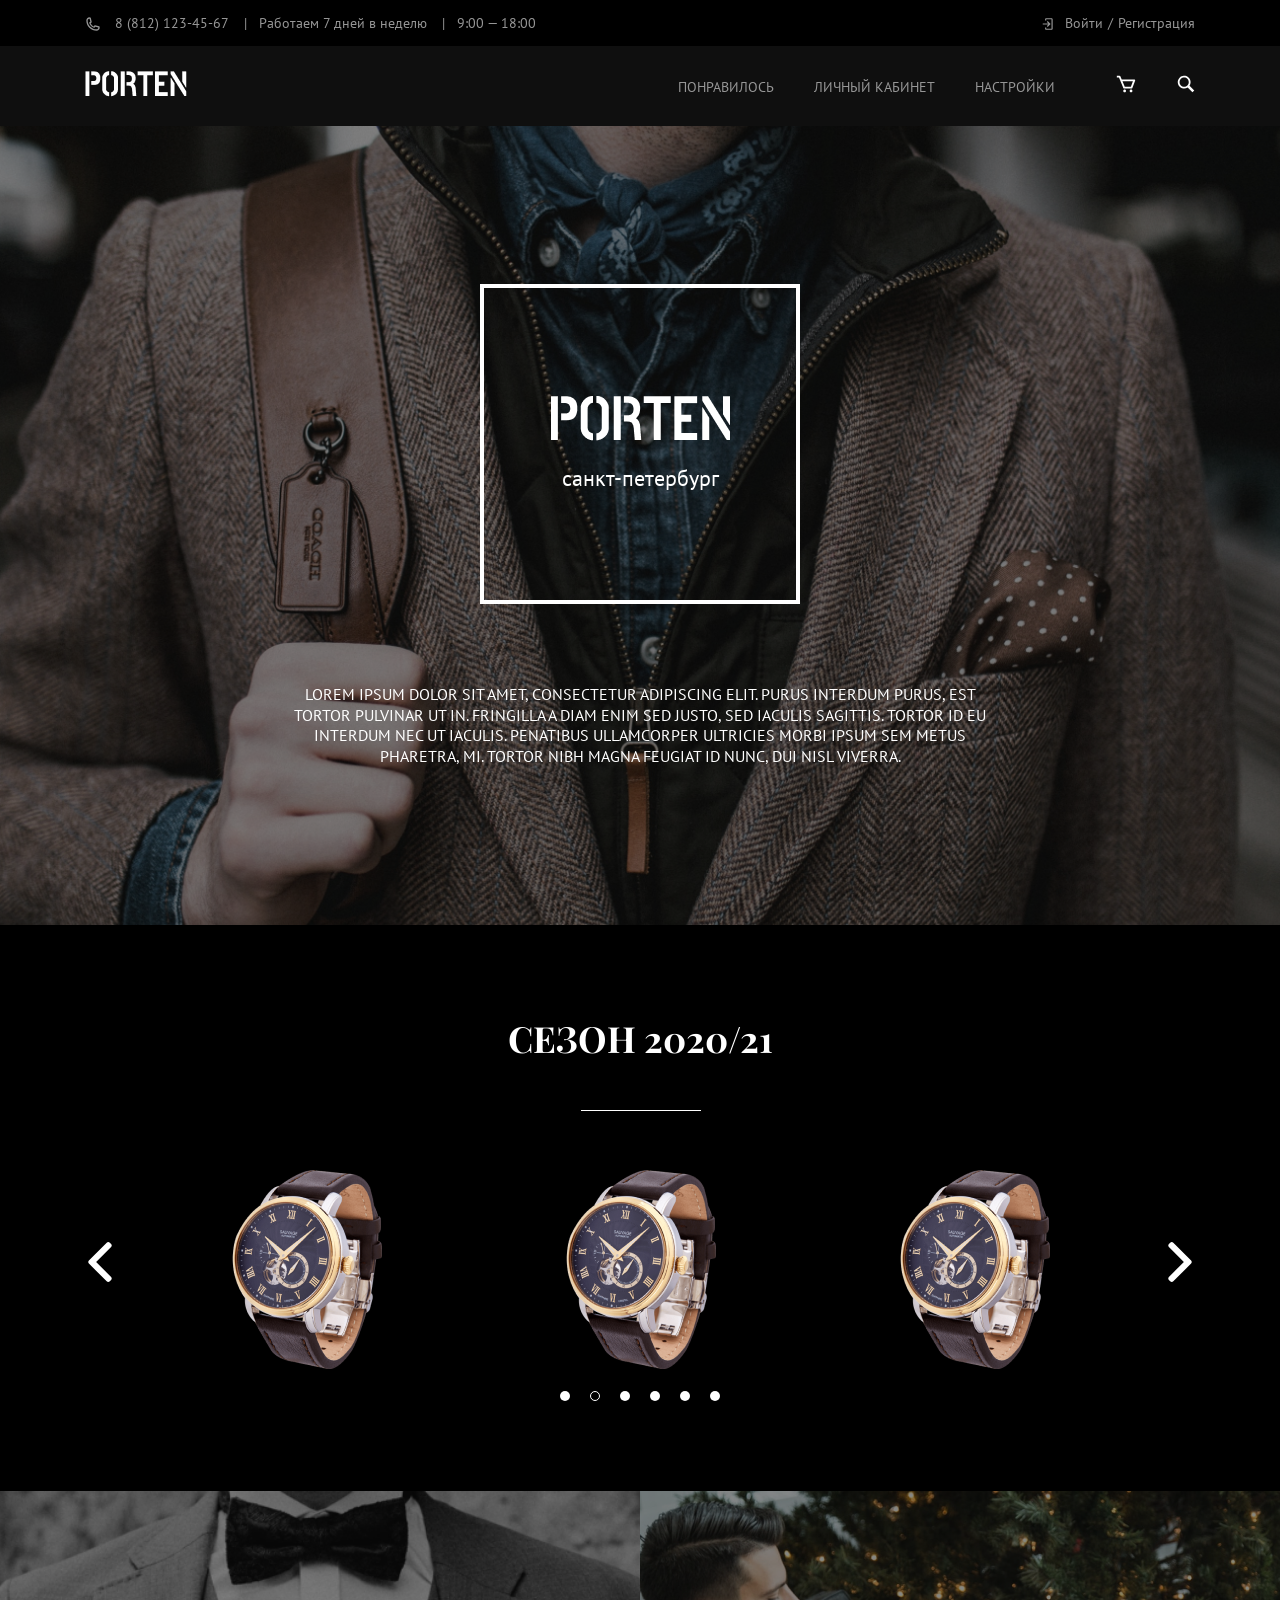
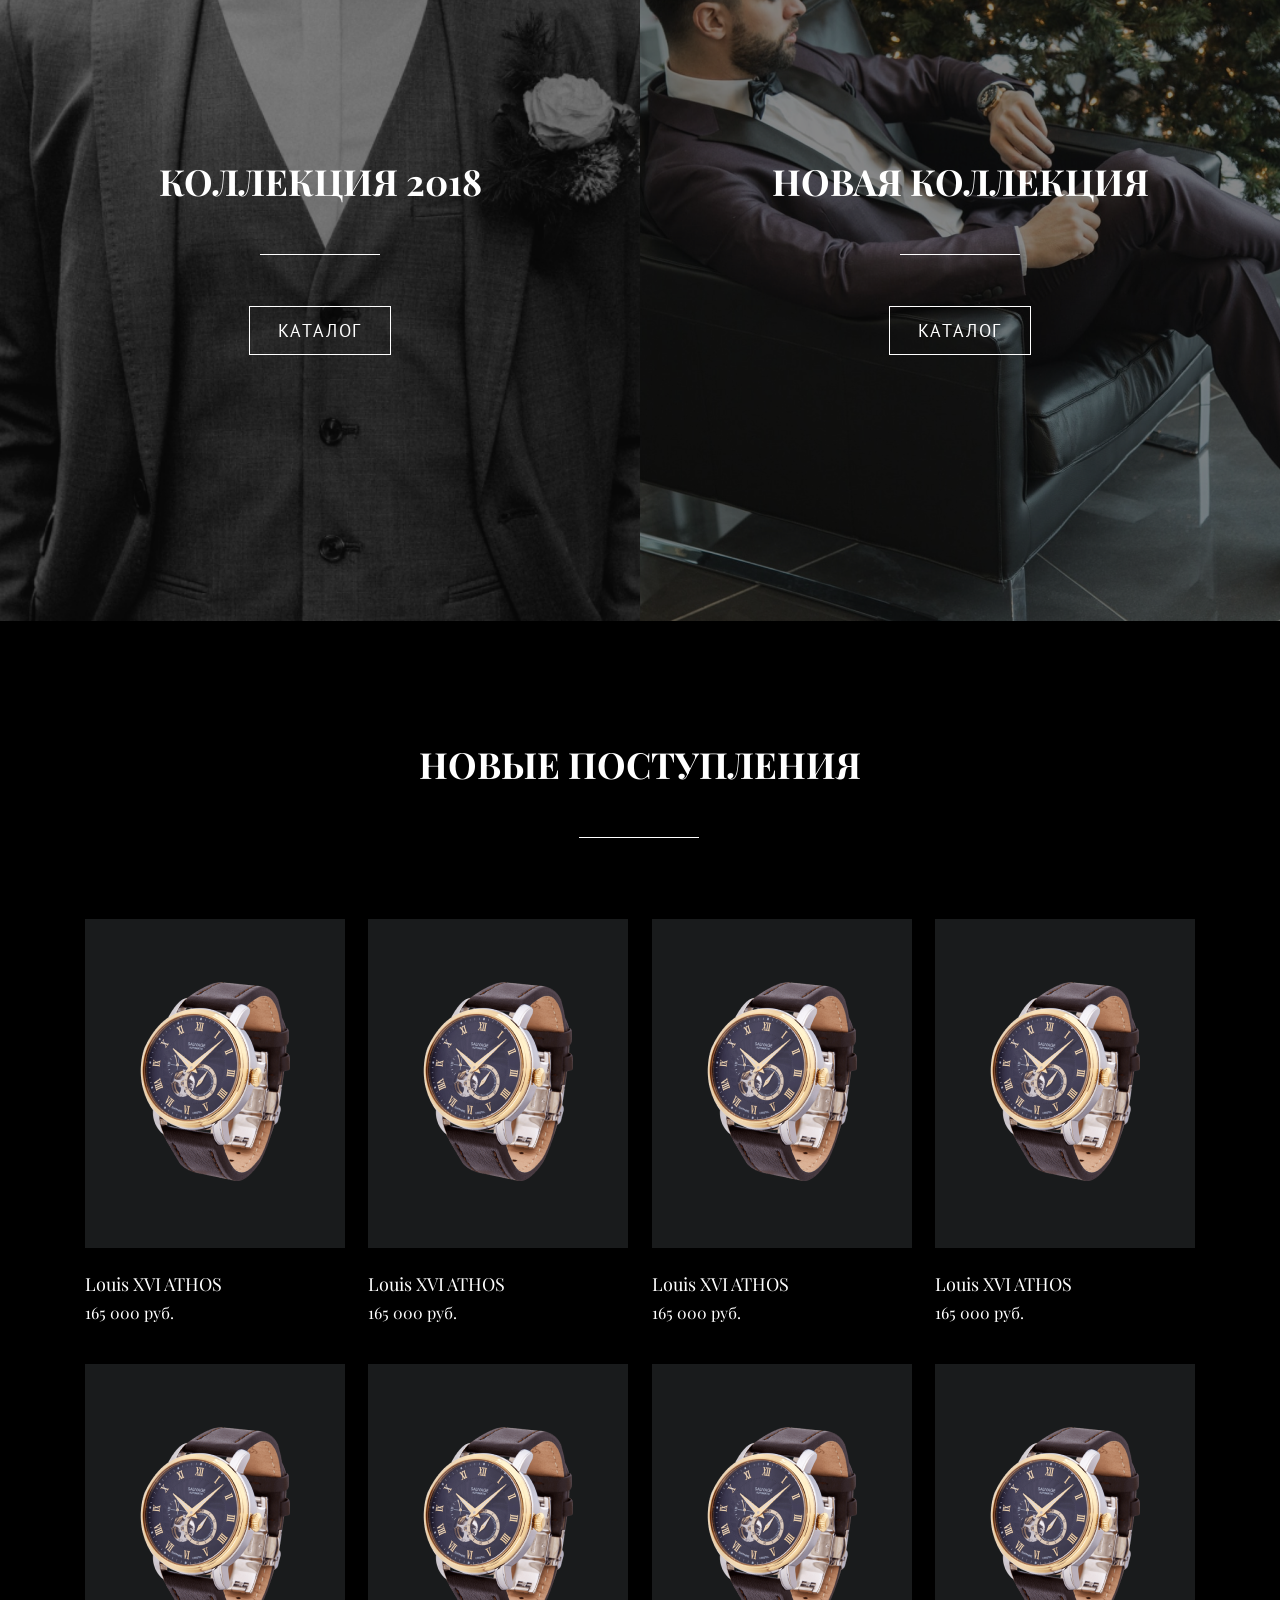
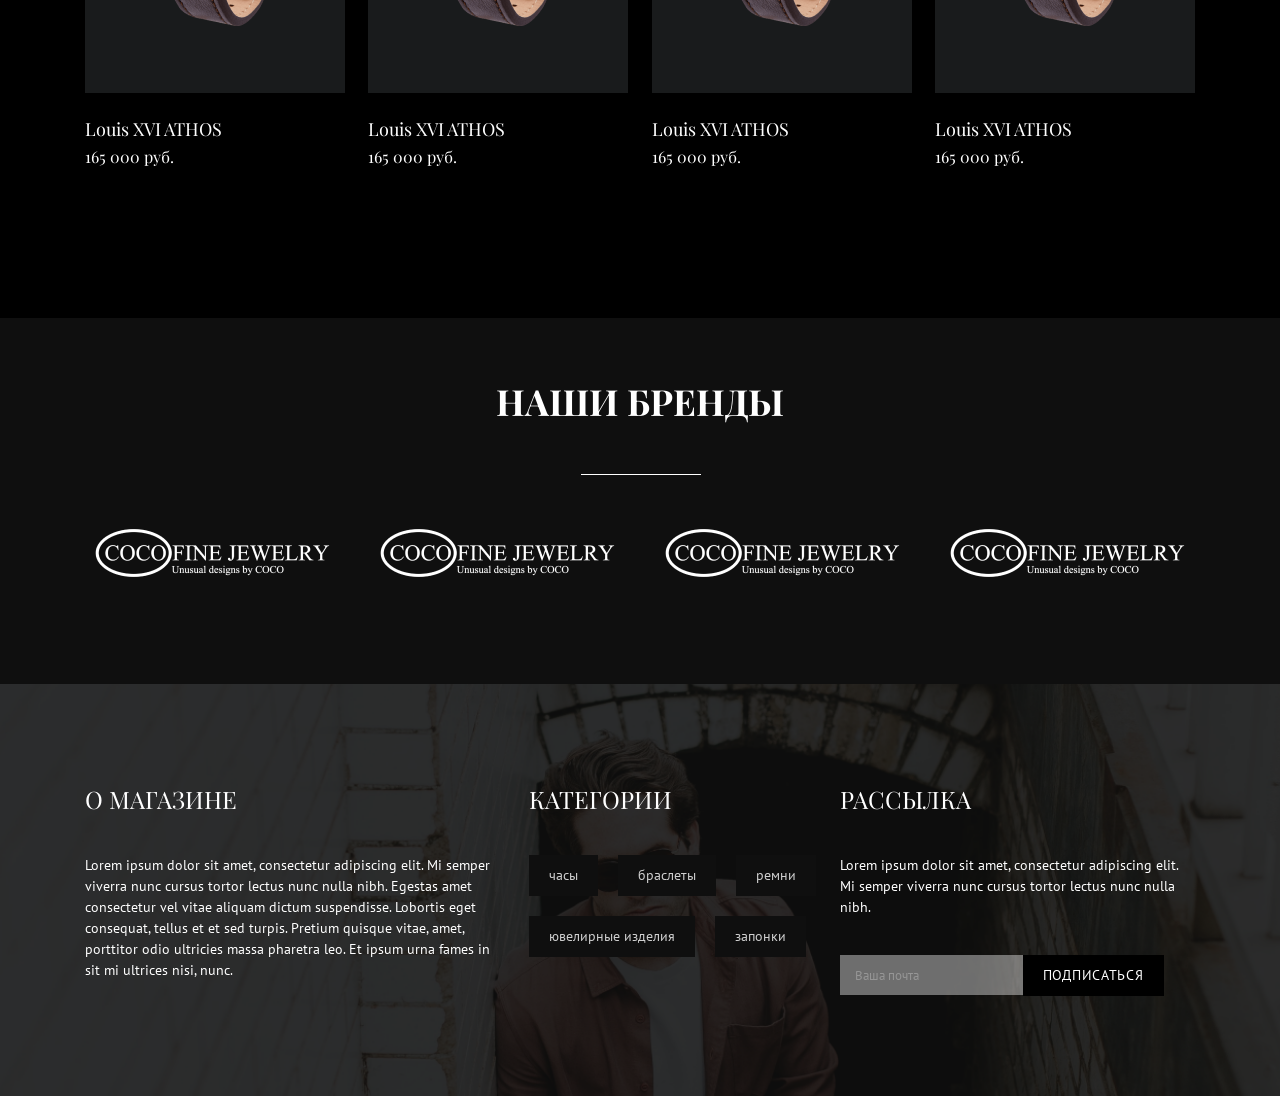
==== commit 95ab2360: "the end" ====
--- a/index.html
+++ b/index.html
@@ -63,12 +63,6 @@
                             <li><a class="menu__item" href="#">Понравилось</a></li>
                             <li><a class="menu__item" href="#">личный кабинет</a></li>
                             <li><a class="menu__item" href="#">настройки</a></li>
-                            <li>
-                                <a class="menu__item" href="#"><img src="./img/bx-cart.svg" alt="bucket"></a>
-                            </li>
-                            <li>
-                                <a class="menu__item" href="#"><img src="./img/search.svg" alt="search"></a>
-                            </li>
                         </ul>
                     </div>
                 </div>
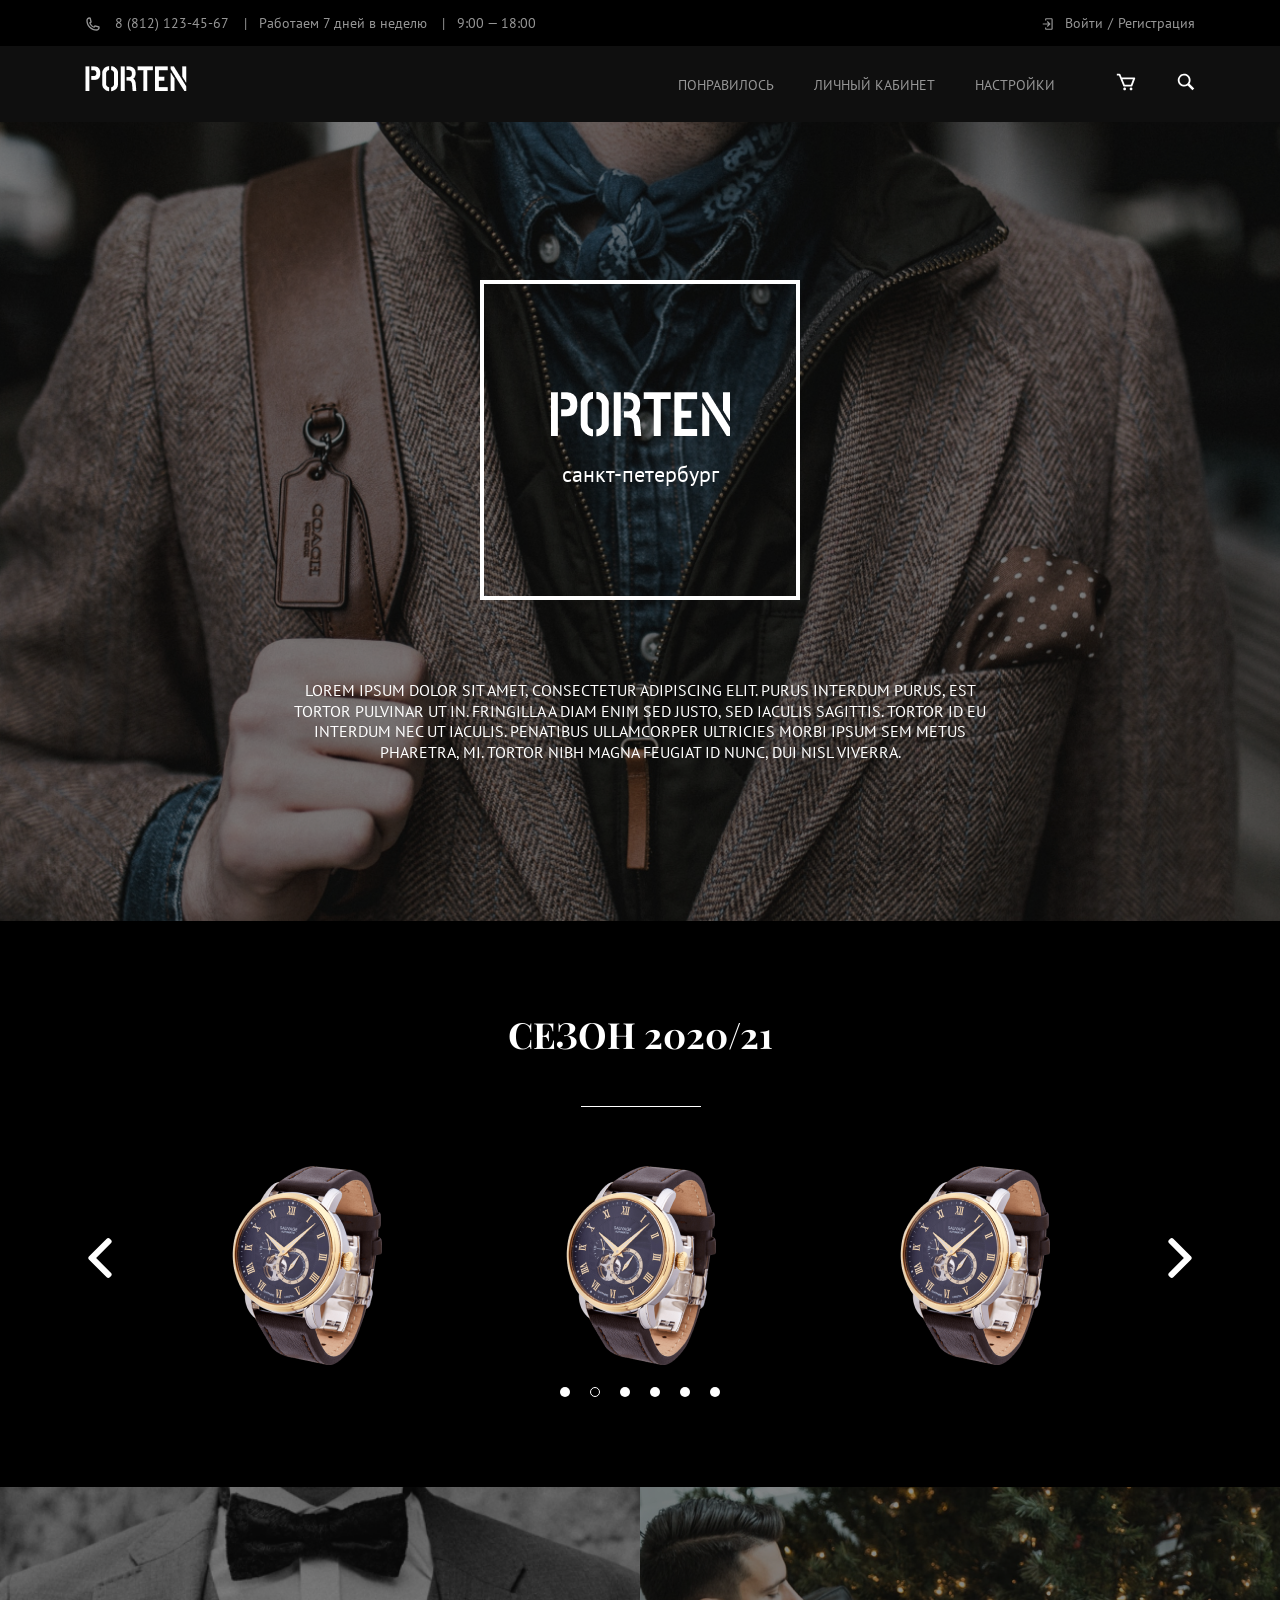
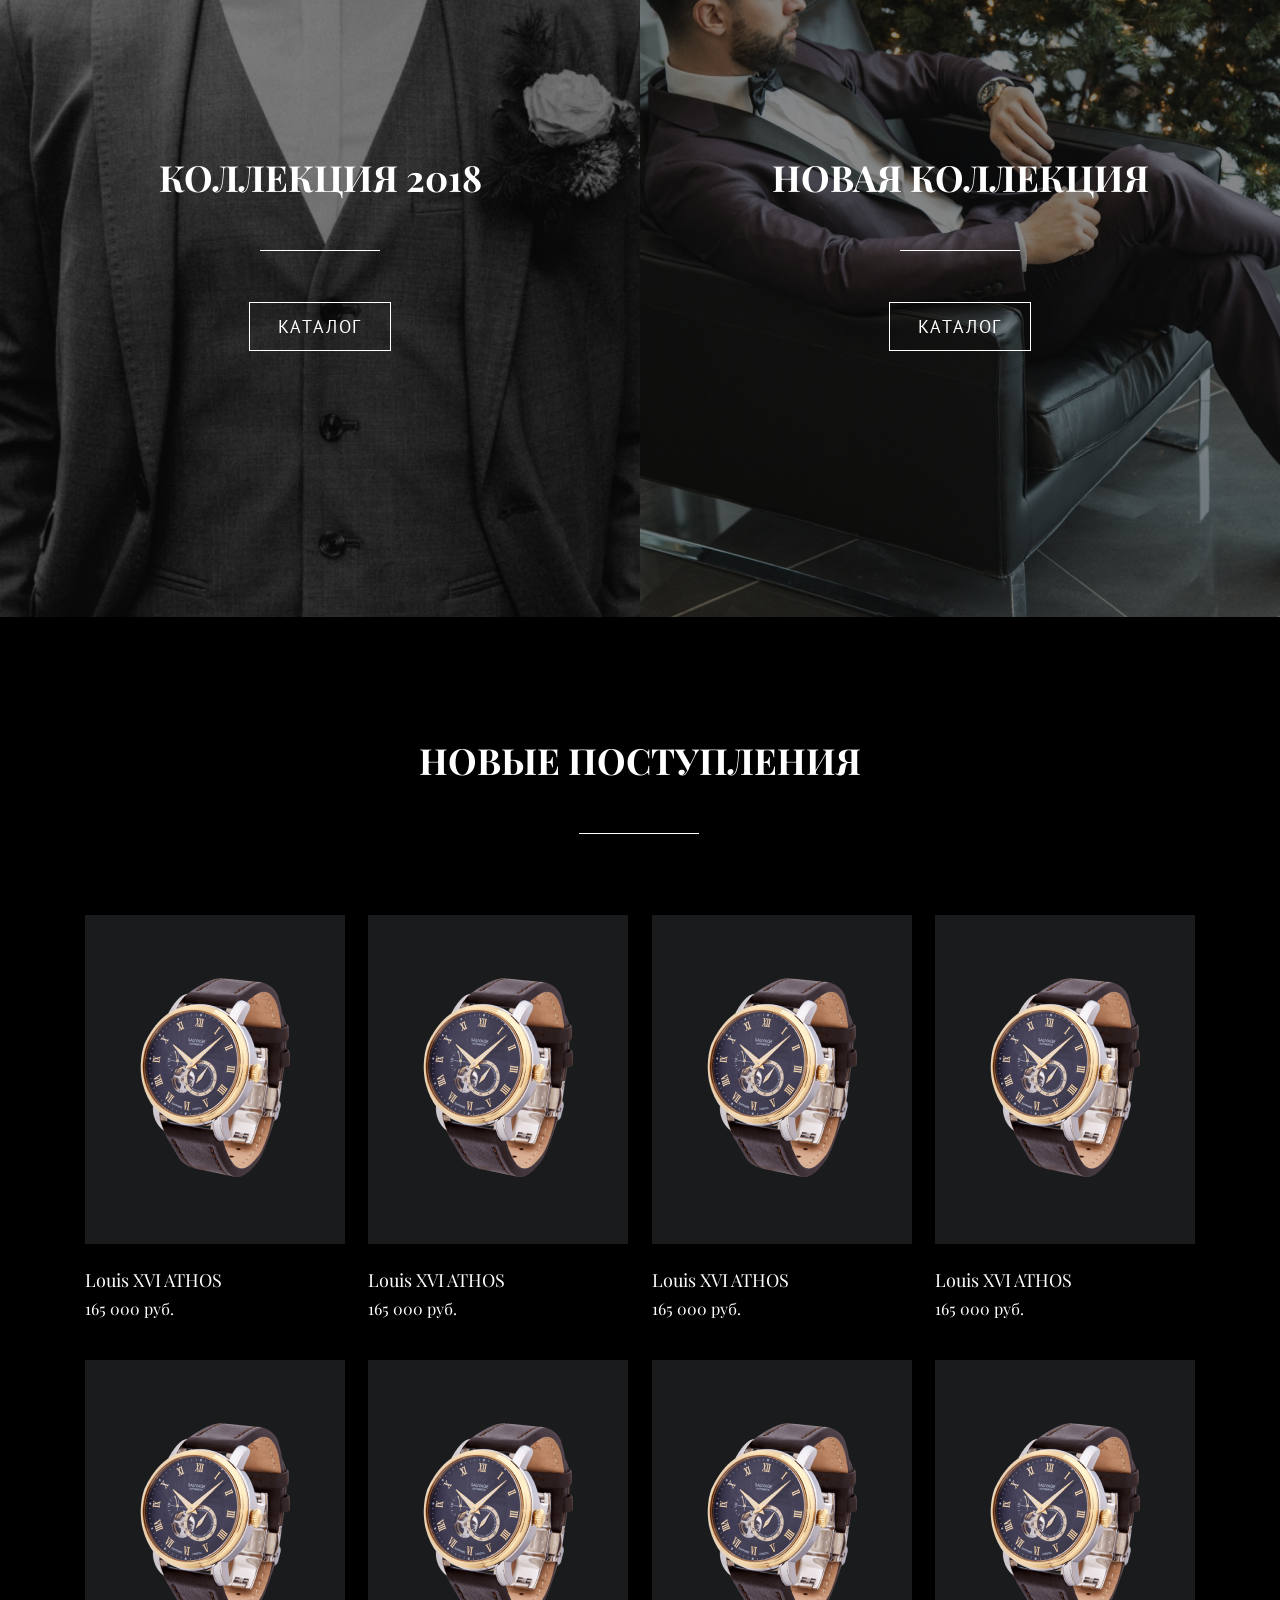
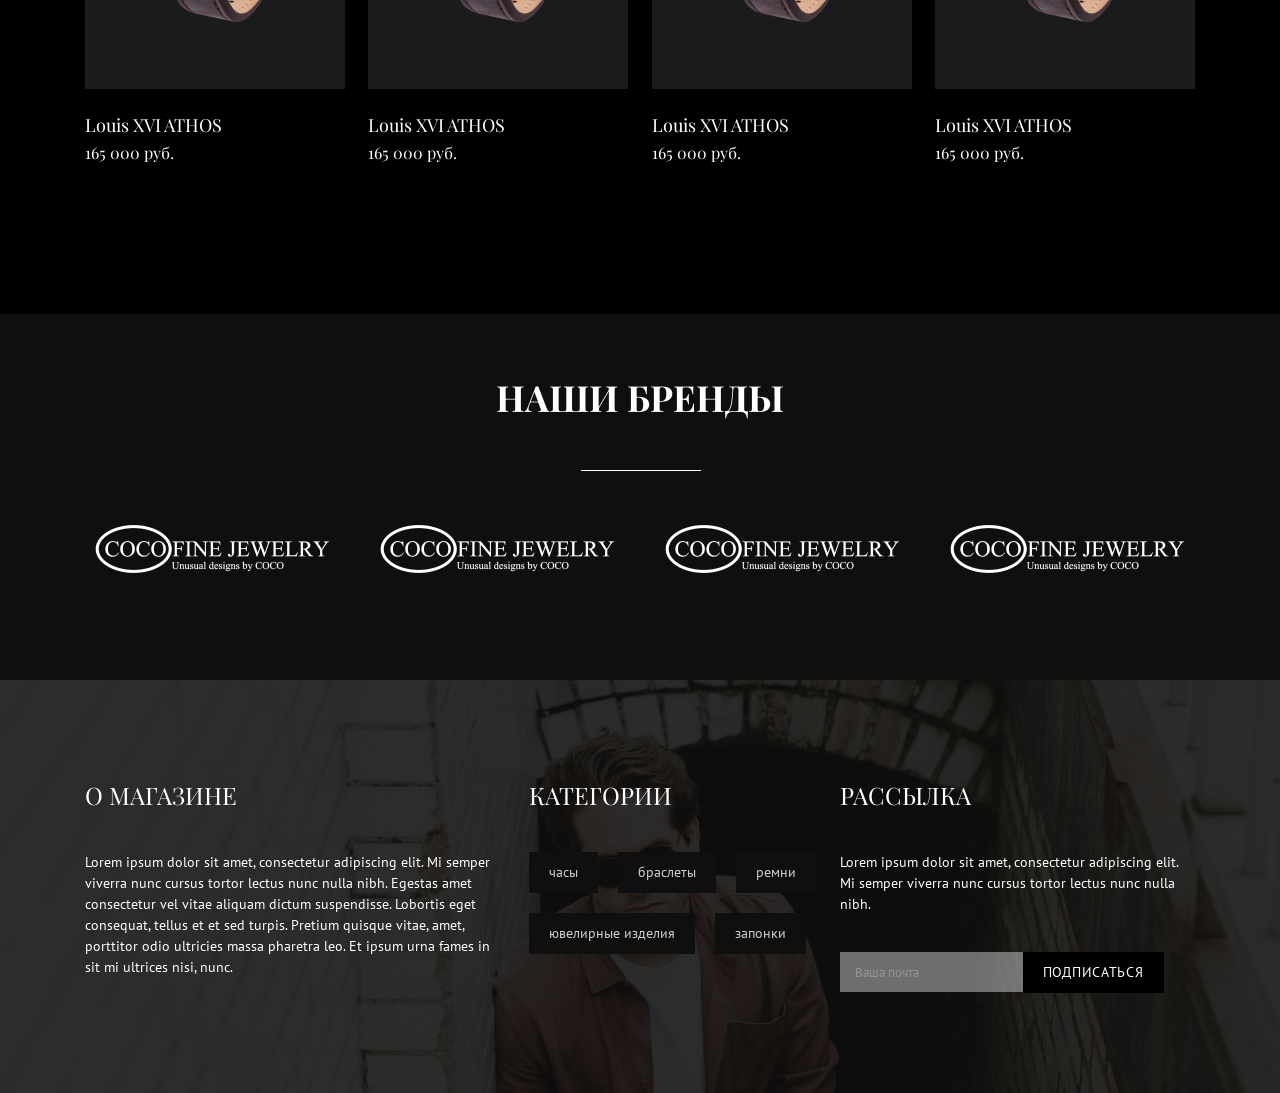
==== commit 7a9c1950: "added favicon" ====
--- a/index.html
+++ b/index.html
@@ -6,6 +6,7 @@
     <meta name="viewport" content="width=device-width, user-scalable=no, initial-scale=1.0, maximum-scale=1.0, minimum-scale=1.0">
     <meta http-equiv="X-UA-Compatible" content="ie=edge">
     <title>Porten</title>
+    <link rel="shortcut icon" href="./img/stopwatch.svg" type="image/svg">
     <link rel="stylesheet" href="./css/style.css">
     <link rel="stylesheet" href="./media/media.css">
     <link href="https://fonts.googleapis.com/css2?family=PT+Sans&family=Playfair+Display:wght@400;700&display=swap" rel="stylesheet">
--- a/css/style.css
+++ b/css/style.css
@@ -10,6 +10,7 @@
   font-family: "Playfair Display", serif;
   font-family: "PT Sans", sans-serif;
   color: #fff;
+  outline: none;
 }
 
 .container {
@@ -142,6 +143,10 @@
   padding: 25px 0;
   position: relative;
 }
+.header-nav__block .logo img {
+  position: fixed;
+  top: 66px;
+}
 .header-nav__block .nav__block ul {
   display: -webkit-box;
   display: -ms-flexbox;
@@ -211,11 +216,11 @@
           align-items: center;
   position: fixed;
   right: 40px;
-  top: 70px;
+  top: 60px;
   width: 50px;
   height: 35px;
   cursor: pointer;
-  z-index: 1;
+  z-index: 1000;
 }
 .hamburger-menu .menu__btn > span, .hamburger-menu .menu__btn > span::before, .hamburger-menu .menu__btn > span::after {
   display: block;
@@ -235,6 +240,7 @@
   top: 10px;
 }
 .hamburger-menu .menu__box {
+  z-index: 100;
   display: block;
   position: fixed;
   visibility: hidden;
--- a/media/media.css
+++ b/media/media.css
@@ -43,6 +43,9 @@
                    .header-top .time-work {
                        display: none;
                    }
+                   .slider{
+                       padding: 0 20px;
+                   }
                    .header-top .work-in-week {
                        display: none;
                    }
@@ -73,9 +76,9 @@
                    }
                }
                
-               @media screen and (max-width: 480px) {
+               @media screen and (max-width: 540px) {
                    .new-post h2::after {
-                       left: 140px;
+                    left: calc(50% - 60px);
                    }
                    .new-post .new-post__watch .card-watch:nth-child(5) {
                        display: none;
@@ -84,7 +87,7 @@
                        display: none;
                    }
                    .our-brand .our-brand__photo {
-                       justify-content: center;
+                       justify-content: center !important;
                    }
                    .collection-photo .collection-right__img h2 {
                        text-align: center;
